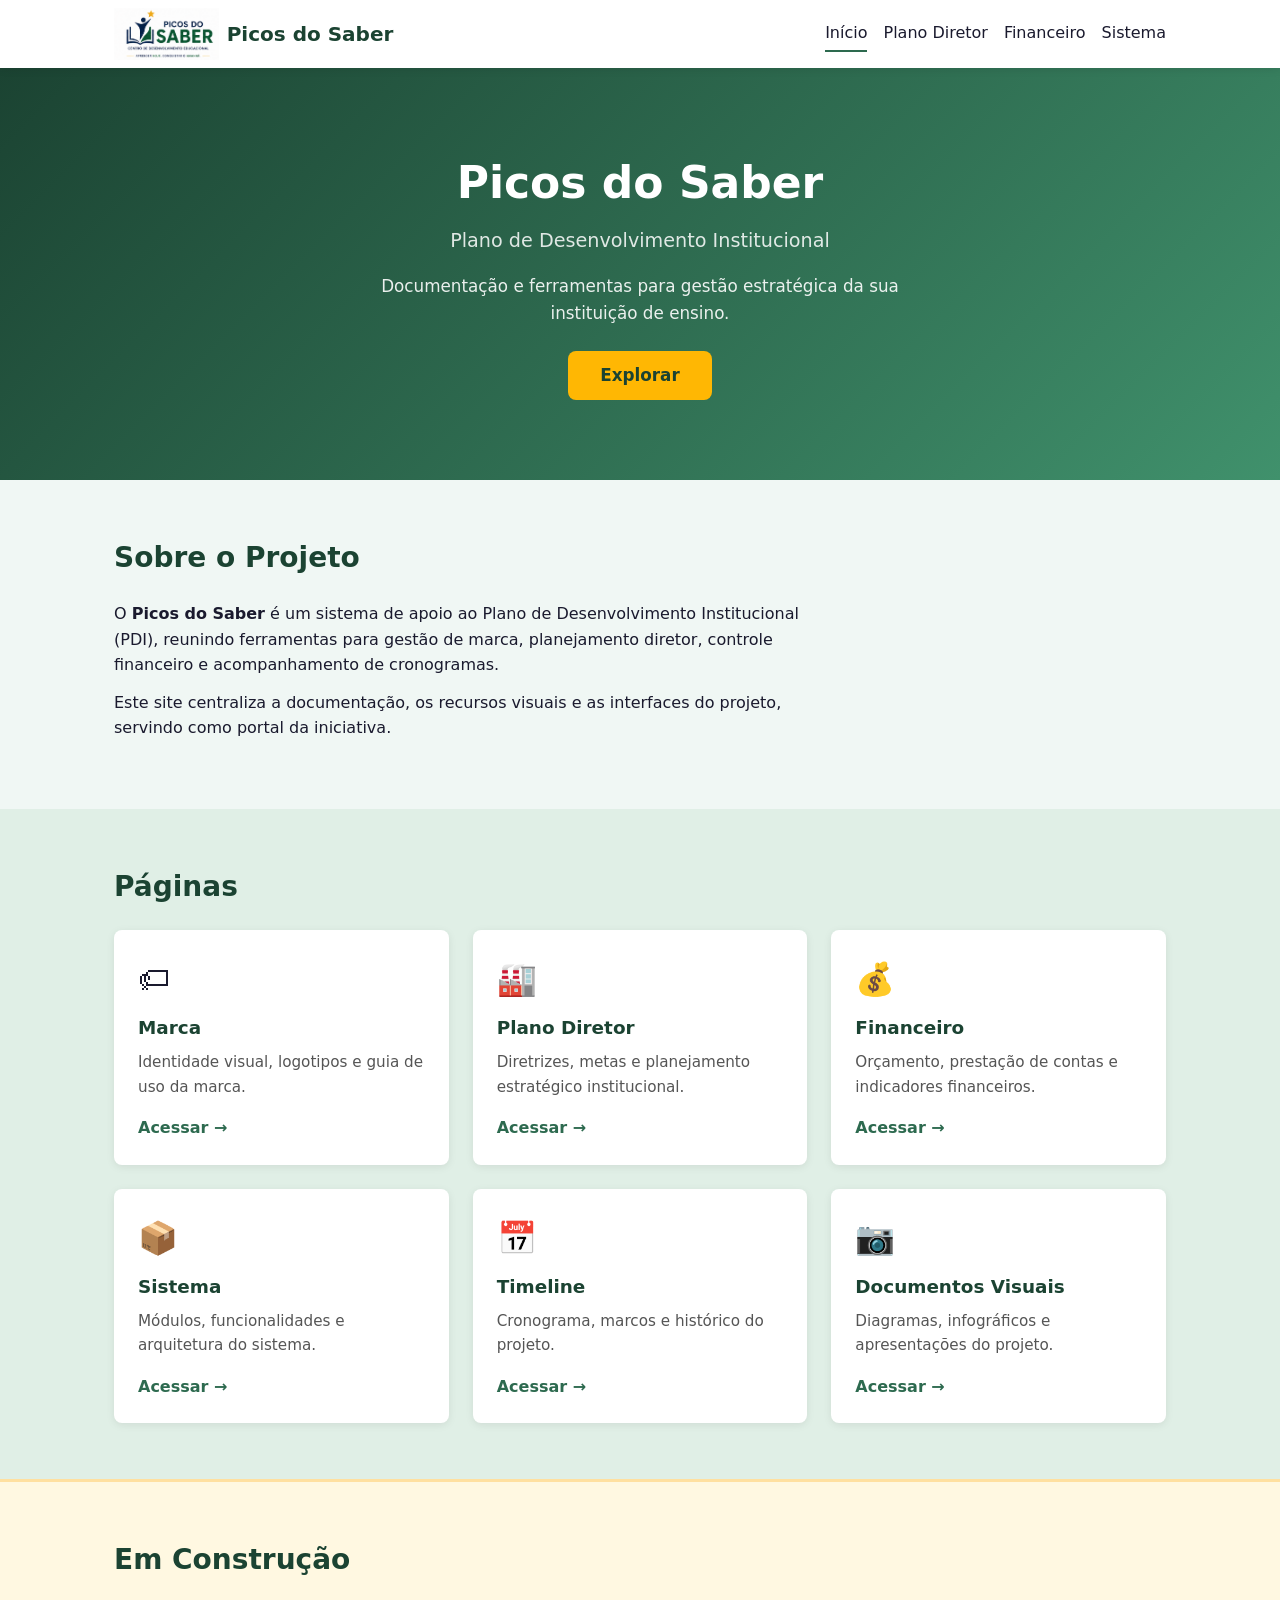
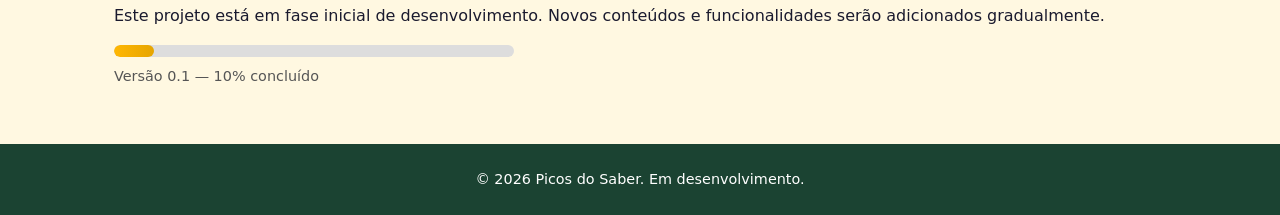
==== index.html @ 7113a884 "v0.3 - sistema, timeline, documentos visuais + logo maior no header" ====
<!DOCTYPE html>
<html lang="pt-BR">
<head>
  <meta charset="UTF-8">
  <meta name="viewport" content="width=device-width, initial-scale=1.0">
  <title>Picos do Saber</title>
  <link rel="stylesheet" href="assets/css/style.css">
</head>
<body>
  <header class="header">
    <div class="container header__inner">
      <div class="logo">
        <img src="assets/img/logo-picos-do-saber.png" alt="Picos do Saber">
        <span class="logo__text">Picos do Saber</span>
      </div>
      <nav class="nav" aria-label="Navegação principal">
        <a class="nav__link nav__link--active" href="index.html">Início</a>
        <a class="nav__link" href="pages/plano-diretor.html">Plano Diretor</a>
        <a class="nav__link" href="pages/financeiro.html">Financeiro</a>
        <a class="nav__link" href="pages/sistema.html">Sistema</a>
      </nav>
    </div>
  </header>

  <main>
    <section class="hero">
      <div class="container hero__inner">
        <h1 class="hero__title">Picos do Saber</h1>
        <p class="hero__subtitle">Plano de Desenvolvimento Institucional</p>
        <p class="hero__description">
          Documentação e ferramentas para gestão estratégica da sua instituição de ensino.
        </p>
        <a class="hero__cta" href="#paginas">Explorar</a>
      </div>
    </section>

    <section id="sobre" class="section">
      <div class="container">
        <h2 class="section__title">Sobre o Projeto</h2>
        <div class="section__body">
          <p>
            O <strong>Picos do Saber</strong> é um sistema de apoio ao Plano de Desenvolvimento
            Institucional (PDI), reunindo ferramentas para gestão de marca, planejamento diretor,
            controle financeiro e acompanhamento de cronogramas.
          </p>
          <p>
            Este site centraliza a documentação, os recursos visuais e as interfaces do projeto,
            servindo como portal da iniciativa.
          </p>
        </div>
      </div>
    </section>

    <section id="paginas" class="section section--dark">
      <div class="container">
        <h2 class="section__title">Páginas</h2>
        <div class="cards">
          <article class="card">
            <div class="card__icon">&#x1F3F7;</div>
            <h3 class="card__title">Marca</h3>
            <p class="card__text">Identidade visual, logotipos e guia de uso da marca.</p>
            <a class="card__link" href="pages/marca.html">Acessar &rarr;</a>
          </article>
          <article class="card">
            <div class="card__icon">&#x1F3ED;</div>
            <h3 class="card__title">Plano Diretor</h3>
            <p class="card__text">Diretrizes, metas e planejamento estratégico institucional.</p>
            <a class="card__link" href="pages/plano-diretor.html">Acessar &rarr;</a>
          </article>
          <article class="card">
            <div class="card__icon">&#x1F4B0;</div>
            <h3 class="card__title">Financeiro</h3>
            <p class="card__text">Orçamento, prestação de contas e indicadores financeiros.</p>
            <a class="card__link" href="pages/financeiro.html">Acessar &rarr;</a>
          </article>
          <article class="card">
            <div class="card__icon">&#x1F4E6;</div>
            <h3 class="card__title">Sistema</h3>
            <p class="card__text">Módulos, funcionalidades e arquitetura do sistema.</p>
            <a class="card__link" href="pages/sistema.html">Acessar &rarr;</a>
          </article>
          <article class="card">
            <div class="card__icon">&#x1F4C5;</div>
            <h3 class="card__title">Timeline</h3>
            <p class="card__text">Cronograma, marcos e histórico do projeto.</p>
            <a class="card__link" href="pages/timeline.html">Acessar &rarr;</a>
          </article>
          <article class="card">
            <div class="card__icon">&#x1F4F7;</div>
            <h3 class="card__title">Documentos Visuais</h3>
            <p class="card__text">Diagramas, infográficos e apresentações do projeto.</p>
            <a class="card__link" href="pages/documentos-visuais.html">Acessar &rarr;</a>
          </article>
        </div>
      </div>
    </section>

    <section class="section section--warning">
      <div class="container">
        <h2 class="section__title">Em Construção</h2>
        <div class="construction">
          <p class="construction__text">
            Este projeto está em fase inicial de desenvolvimento. Novos conteúdos e funcionalidades
            serão adicionados gradualmente.
          </p>
          <div class="construction__bar">
            <span class="construction__progress" style="width: 10%;"></span>
          </div>
          <p class="construction__label">Versão 0.1 &mdash; 10% concluído</p>
        </div>
      </div>
    </section>
  </main>

  <footer class="footer">
    <div class="container footer__inner">
      <p>&copy; 2026 Picos do Saber. Em desenvolvimento.</p>
    </div>
  </footer>
</body>
</html>
---- assets/css/style.css ----
*,
*::before,
*::after {
  box-sizing: border-box;
  margin: 0;
  padding: 0;
}

:root {
  --color-primary: #2d6a4f;
  --color-primary-light: #40916c;
  --color-primary-dark: #1b4332;
  --color-accent: #ffb703;
  --color-bg: #f0f7f4;
  --color-bg-dark: #e0efe6;
  --color-warning-bg: #fff8e1;
  --color-warning-border: #ffe0a0;
  --color-text: #1a1a2e;
  --color-text-light: #555;
  --color-white: #fff;
  --font-base: 'Segoe UI', system-ui, -apple-system, sans-serif;
  --max-width: 1100px;
  --radius: 8px;
  --shadow: 0 2px 8px rgba(0,0,0,.08);
}

html {
  scroll-behavior: smooth;
}

body {
  font-family: var(--font-base);
  color: var(--color-text);
  background: var(--color-bg);
  line-height: 1.6;
}

.container {
  width: 100%;
  max-width: var(--max-width);
  margin: 0 auto;
  padding: 0 1.5rem;
}

/* Header */
.header {
  background: var(--color-white);
  box-shadow: var(--shadow);
  position: sticky;
  top: 0;
  z-index: 100;
}

.header__inner {
  display: flex;
  align-items: center;
  justify-content: space-between;
  padding-top: 0.5rem;
  padding-bottom: 0.5rem;
}

.logo {
  display: flex;
  align-items: center;
  gap: 0.5rem;
  font-size: 1.25rem;
  font-weight: 700;
  color: var(--color-primary-dark);
}

.logo img {
  height: 52px;
  width: auto;
}

.logo__icon {
  font-size: 1.5rem;
}

.nav {
  display: flex;
  gap: 1rem;
}

.nav__link {
  text-decoration: none;
  color: var(--color-text);
  font-weight: 500;
  padding: 0.25rem 0;
  border-bottom: 2px solid transparent;
  transition: border-color 0.2s;
}

.nav__link:hover,
.nav__link--active {
  border-bottom-color: var(--color-primary);
}

/* Hero */
.hero {
  background: linear-gradient(135deg, var(--color-primary-dark), var(--color-primary-light));
  color: var(--color-white);
  text-align: center;
  padding: 5rem 1.5rem;
}

.hero__title {
  font-size: 2.75rem;
  margin-bottom: 0.5rem;
}

.hero__subtitle {
  font-size: 1.2rem;
  opacity: 0.85;
  margin-bottom: 1rem;
}

.hero__description {
  font-size: 1.05rem;
  max-width: 600px;
  margin: 0 auto 1.5rem;
  opacity: 0.9;
}

.hero__cta {
  display: inline-block;
  background: var(--color-accent);
  color: var(--color-primary-dark);
  padding: 0.7rem 2rem;
  border-radius: var(--radius);
  font-weight: 700;
  text-decoration: none;
  font-size: 1.05rem;
  transition: background 0.2s, transform 0.2s;
}

.hero__cta:hover {
  background: #e6a500;
  transform: translateY(-2px);
}

/* Sections */
.section {
  padding: 3.5rem 1.5rem;
}

.section--dark {
  background: var(--color-bg-dark);
}

.section--warning {
  background: var(--color-warning-bg);
  border-top: 3px solid var(--color-warning-border);
}

.section__title {
  font-size: 1.75rem;
  color: var(--color-primary-dark);
  margin-bottom: 1.25rem;
}

.section__body p {
  margin-bottom: 0.75rem;
  max-width: 720px;
}

/* Cards */
.cards {
  display: grid;
  grid-template-columns: repeat(auto-fill, minmax(280px, 1fr));
  gap: 1.5rem;
}

.card {
  background: var(--color-white);
  border-radius: var(--radius);
  padding: 1.5rem;
  box-shadow: var(--shadow);
  transition: transform 0.2s, box-shadow 0.2s;
}

.card:hover {
  transform: translateY(-4px);
  box-shadow: 0 6px 20px rgba(0,0,0,.12);
}

.card__icon {
  font-size: 2rem;
  margin-bottom: 0.5rem;
}

.card__title {
  font-size: 1.15rem;
  color: var(--color-primary-dark);
  margin-bottom: 0.5rem;
}

.card__text {
  font-size: 0.95rem;
  color: var(--color-text-light);
  margin-bottom: 1rem;
}

.card__link {
  color: var(--color-primary);
  font-weight: 600;
  text-decoration: none;
}

.card__link:hover {
  text-decoration: underline;
}

/* Construction */
.construction__text {
  margin-bottom: 1rem;
}

.construction__bar {
  width: 100%;
  max-width: 400px;
  height: 12px;
  background: #ddd;
  border-radius: 6px;
  overflow: hidden;
  margin-bottom: 0.5rem;
}

.construction__progress {
  display: block;
  height: 100%;
  background: linear-gradient(90deg, var(--color-accent), #e6a500);
  border-radius: 6px;
}

.construction__label {
  font-size: 0.9rem;
  color: var(--color-text-light);
}

/* Footer */
.footer {
  background: var(--color-primary-dark);
  color: var(--color-white);
  text-align: center;
  padding: 1.5rem;
  font-size: 0.9rem;
}

@media (max-width: 600px) {
  .hero__title { font-size: 2rem; }
  .header__inner { flex-direction: column; gap: 0.5rem; }
}
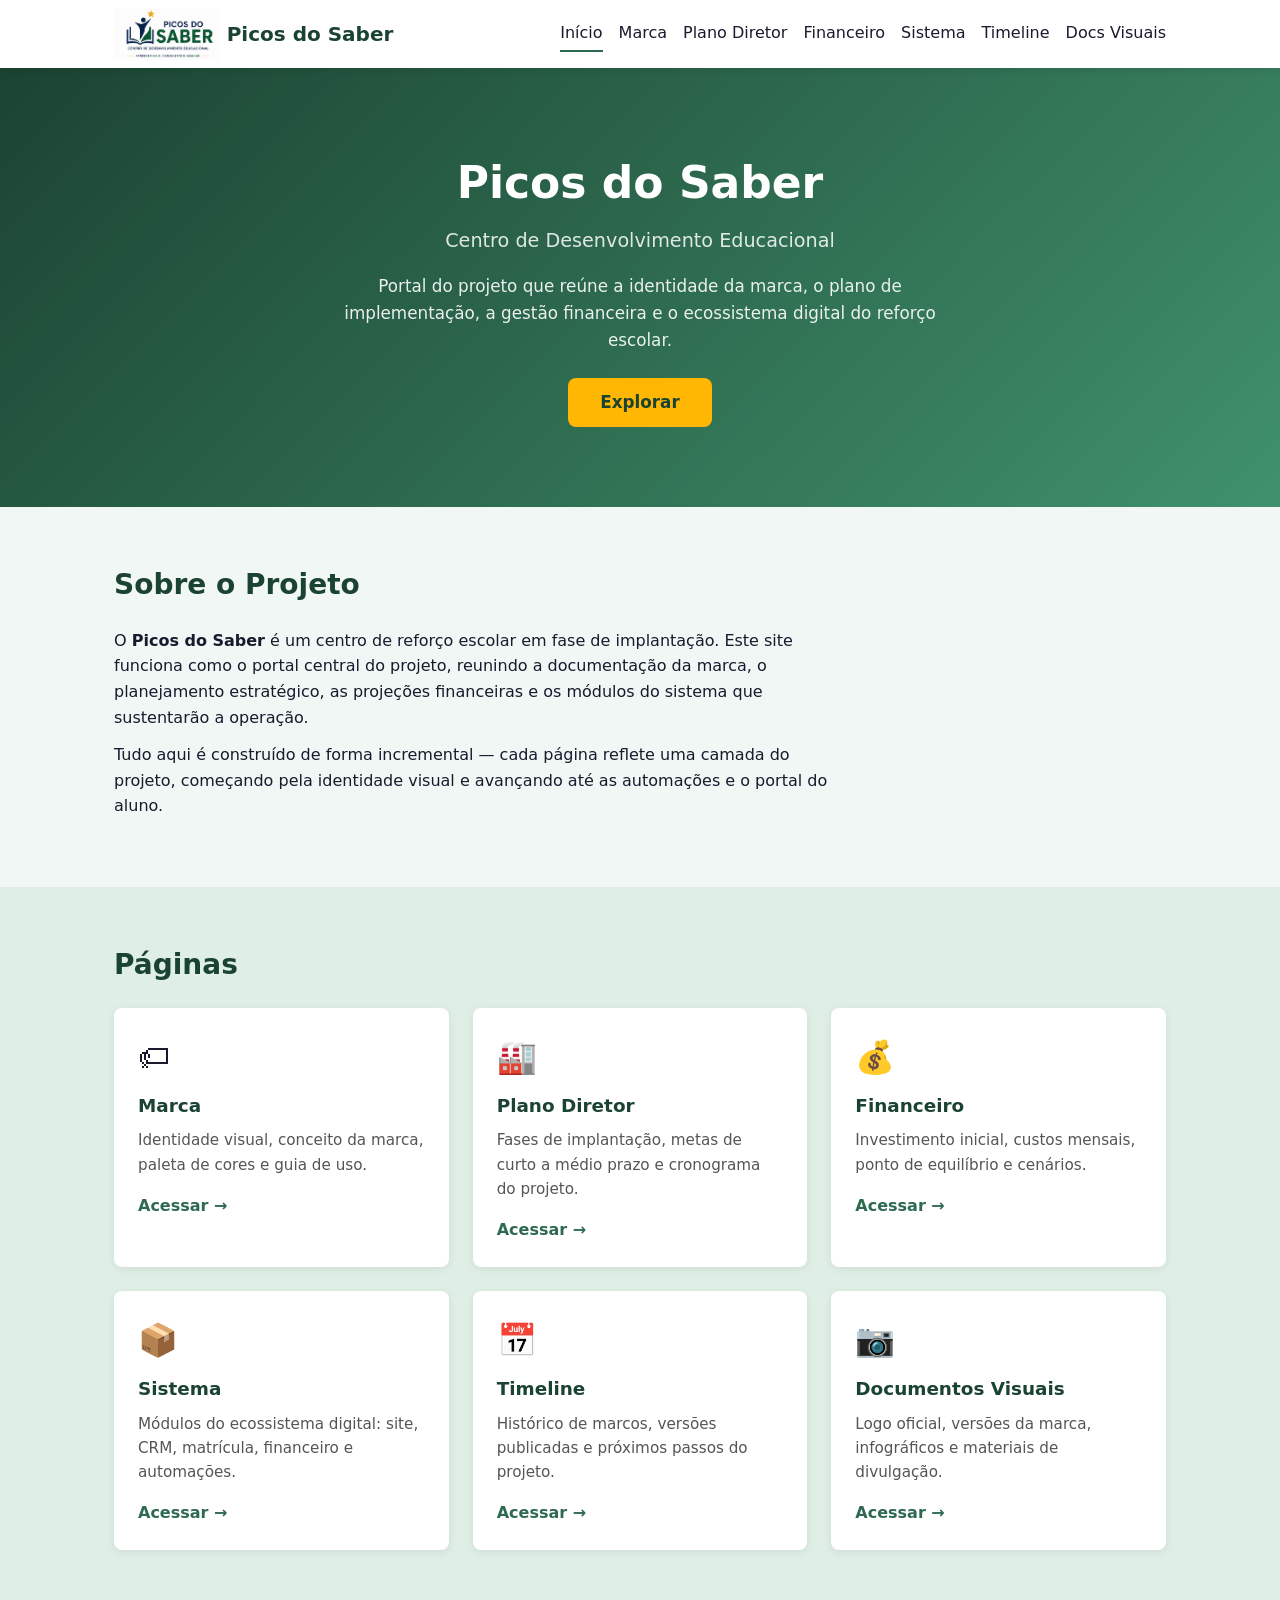
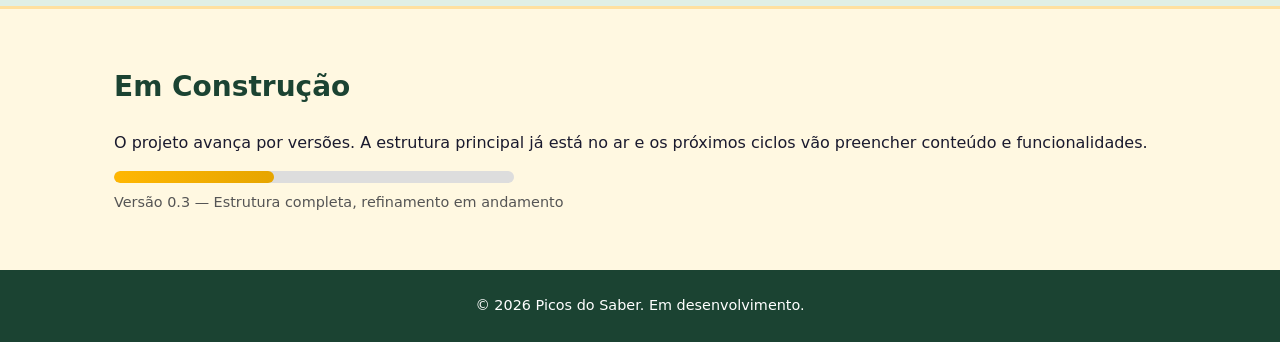
==== commit 2923bcf9: "v0.3.1 - polimento: home revisada, imagens renomeadas, galeria visual" ====
--- a/index.html
+++ b/index.html
@@ -15,9 +15,12 @@
       </div>
       <nav class="nav" aria-label="Navegação principal">
         <a class="nav__link nav__link--active" href="index.html">Início</a>
+        <a class="nav__link" href="pages/marca.html">Marca</a>
         <a class="nav__link" href="pages/plano-diretor.html">Plano Diretor</a>
         <a class="nav__link" href="pages/financeiro.html">Financeiro</a>
         <a class="nav__link" href="pages/sistema.html">Sistema</a>
+        <a class="nav__link" href="pages/timeline.html">Timeline</a>
+        <a class="nav__link" href="pages/documentos-visuais.html">Docs Visuais</a>
       </nav>
     </div>
   </header>
@@ -26,9 +29,10 @@
     <section class="hero">
       <div class="container hero__inner">
         <h1 class="hero__title">Picos do Saber</h1>
-        <p class="hero__subtitle">Plano de Desenvolvimento Institucional</p>
+        <p class="hero__subtitle">Centro de Desenvolvimento Educacional</p>
         <p class="hero__description">
-          Documentação e ferramentas para gestão estratégica da sua instituição de ensino.
+          Portal do projeto que reúne a identidade da marca, o plano de implementação,
+          a gestão financeira e o ecossistema digital do reforço escolar.
         </p>
         <a class="hero__cta" href="#paginas">Explorar</a>
       </div>
@@ -39,13 +43,15 @@
         <h2 class="section__title">Sobre o Projeto</h2>
         <div class="section__body">
           <p>
-            O <strong>Picos do Saber</strong> é um sistema de apoio ao Plano de Desenvolvimento
-            Institucional (PDI), reunindo ferramentas para gestão de marca, planejamento diretor,
-            controle financeiro e acompanhamento de cronogramas.
+            O <strong>Picos do Saber</strong> é um centro de reforço escolar em fase de
+            implantação. Este site funciona como o portal central do projeto, reunindo a
+            documentação da marca, o planejamento estratégico, as projeções financeiras
+            e os módulos do sistema que sustentarão a operação.
           </p>
           <p>
-            Este site centraliza a documentação, os recursos visuais e as interfaces do projeto,
-            servindo como portal da iniciativa.
+            Tudo aqui é construído de forma incremental &mdash; cada página reflete uma
+            camada do projeto, começando pela identidade visual e avançando até as
+            automações e o portal do aluno.
           </p>
         </div>
       </div>
@@ -58,37 +64,37 @@
           <article class="card">
             <div class="card__icon">&#x1F3F7;</div>
             <h3 class="card__title">Marca</h3>
-            <p class="card__text">Identidade visual, logotipos e guia de uso da marca.</p>
+            <p class="card__text">Identidade visual, conceito da marca, paleta de cores e guia de uso.</p>
             <a class="card__link" href="pages/marca.html">Acessar &rarr;</a>
           </article>
           <article class="card">
             <div class="card__icon">&#x1F3ED;</div>
             <h3 class="card__title">Plano Diretor</h3>
-            <p class="card__text">Diretrizes, metas e planejamento estratégico institucional.</p>
+            <p class="card__text">Fases de implantação, metas de curto a médio prazo e cronograma do projeto.</p>
             <a class="card__link" href="pages/plano-diretor.html">Acessar &rarr;</a>
           </article>
           <article class="card">
             <div class="card__icon">&#x1F4B0;</div>
             <h3 class="card__title">Financeiro</h3>
-            <p class="card__text">Orçamento, prestação de contas e indicadores financeiros.</p>
+            <p class="card__text">Investimento inicial, custos mensais, ponto de equilíbrio e cenários.</p>
             <a class="card__link" href="pages/financeiro.html">Acessar &rarr;</a>
           </article>
           <article class="card">
             <div class="card__icon">&#x1F4E6;</div>
             <h3 class="card__title">Sistema</h3>
-            <p class="card__text">Módulos, funcionalidades e arquitetura do sistema.</p>
+            <p class="card__text">Módulos do ecossistema digital: site, CRM, matrícula, financeiro e automações.</p>
             <a class="card__link" href="pages/sistema.html">Acessar &rarr;</a>
           </article>
           <article class="card">
             <div class="card__icon">&#x1F4C5;</div>
             <h3 class="card__title">Timeline</h3>
-            <p class="card__text">Cronograma, marcos e histórico do projeto.</p>
+            <p class="card__text">Histórico de marcos, versões publicadas e próximos passos do projeto.</p>
             <a class="card__link" href="pages/timeline.html">Acessar &rarr;</a>
           </article>
           <article class="card">
             <div class="card__icon">&#x1F4F7;</div>
             <h3 class="card__title">Documentos Visuais</h3>
-            <p class="card__text">Diagramas, infográficos e apresentações do projeto.</p>
+            <p class="card__text">Logo oficial, versões da marca, infográficos e materiais de divulgação.</p>
             <a class="card__link" href="pages/documentos-visuais.html">Acessar &rarr;</a>
           </article>
         </div>
@@ -100,13 +106,13 @@
         <h2 class="section__title">Em Construção</h2>
         <div class="construction">
           <p class="construction__text">
-            Este projeto está em fase inicial de desenvolvimento. Novos conteúdos e funcionalidades
-            serão adicionados gradualmente.
+            O projeto avança por versões. A estrutura principal já está no ar e os
+            próximos ciclos vão preencher conteúdo e funcionalidades.
           </p>
           <div class="construction__bar">
-            <span class="construction__progress" style="width: 10%;"></span>
+            <span class="construction__progress" style="width: 40%;"></span>
           </div>
-          <p class="construction__label">Versão 0.1 &mdash; 10% concluído</p>
+          <p class="construction__label">Versão 0.3 &mdash; Estrutura completa, refinamento em andamento</p>
         </div>
       </div>
     </section>
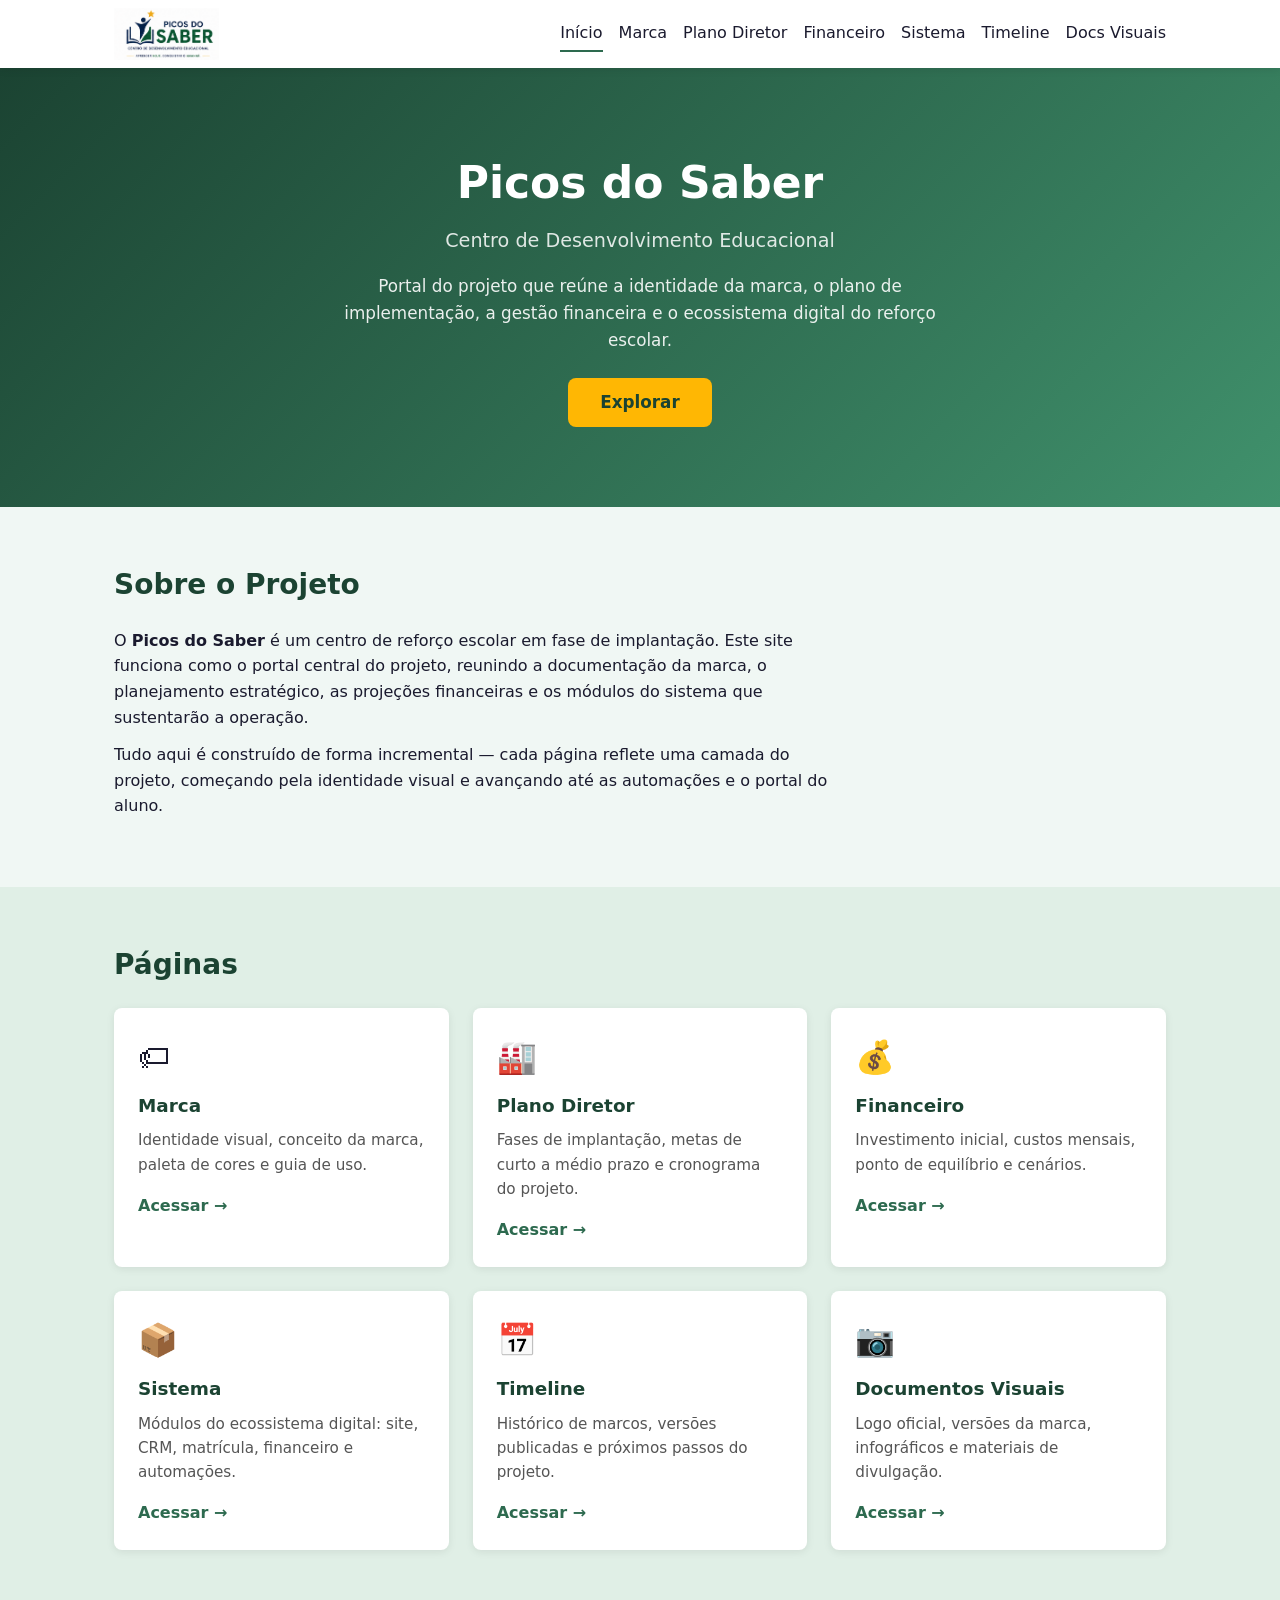
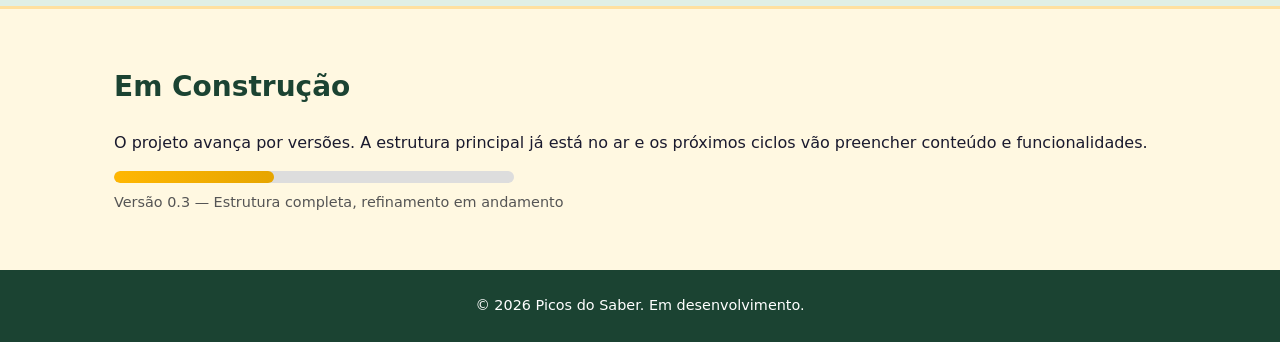
==== commit 86f1e78d: "remove texto redundante Picos do Saber ao lado da logo no header" ====
--- a/index.html
+++ b/index.html
@@ -11,7 +11,7 @@
     <div class="container header__inner">
       <div class="logo">
         <img src="assets/img/logo-picos-do-saber.png" alt="Picos do Saber">
-        <span class="logo__text">Picos do Saber</span>
+        
       </div>
       <nav class="nav" aria-label="Navegação principal">
         <a class="nav__link nav__link--active" href="index.html">Início</a>
--- a/assets/css/style.css
+++ b/assets/css/style.css
@@ -73,9 +73,7 @@
   width: auto;
 }
 
-.logo__icon {
-  font-size: 1.5rem;
-}
+
 
 .nav {
   display: flex;
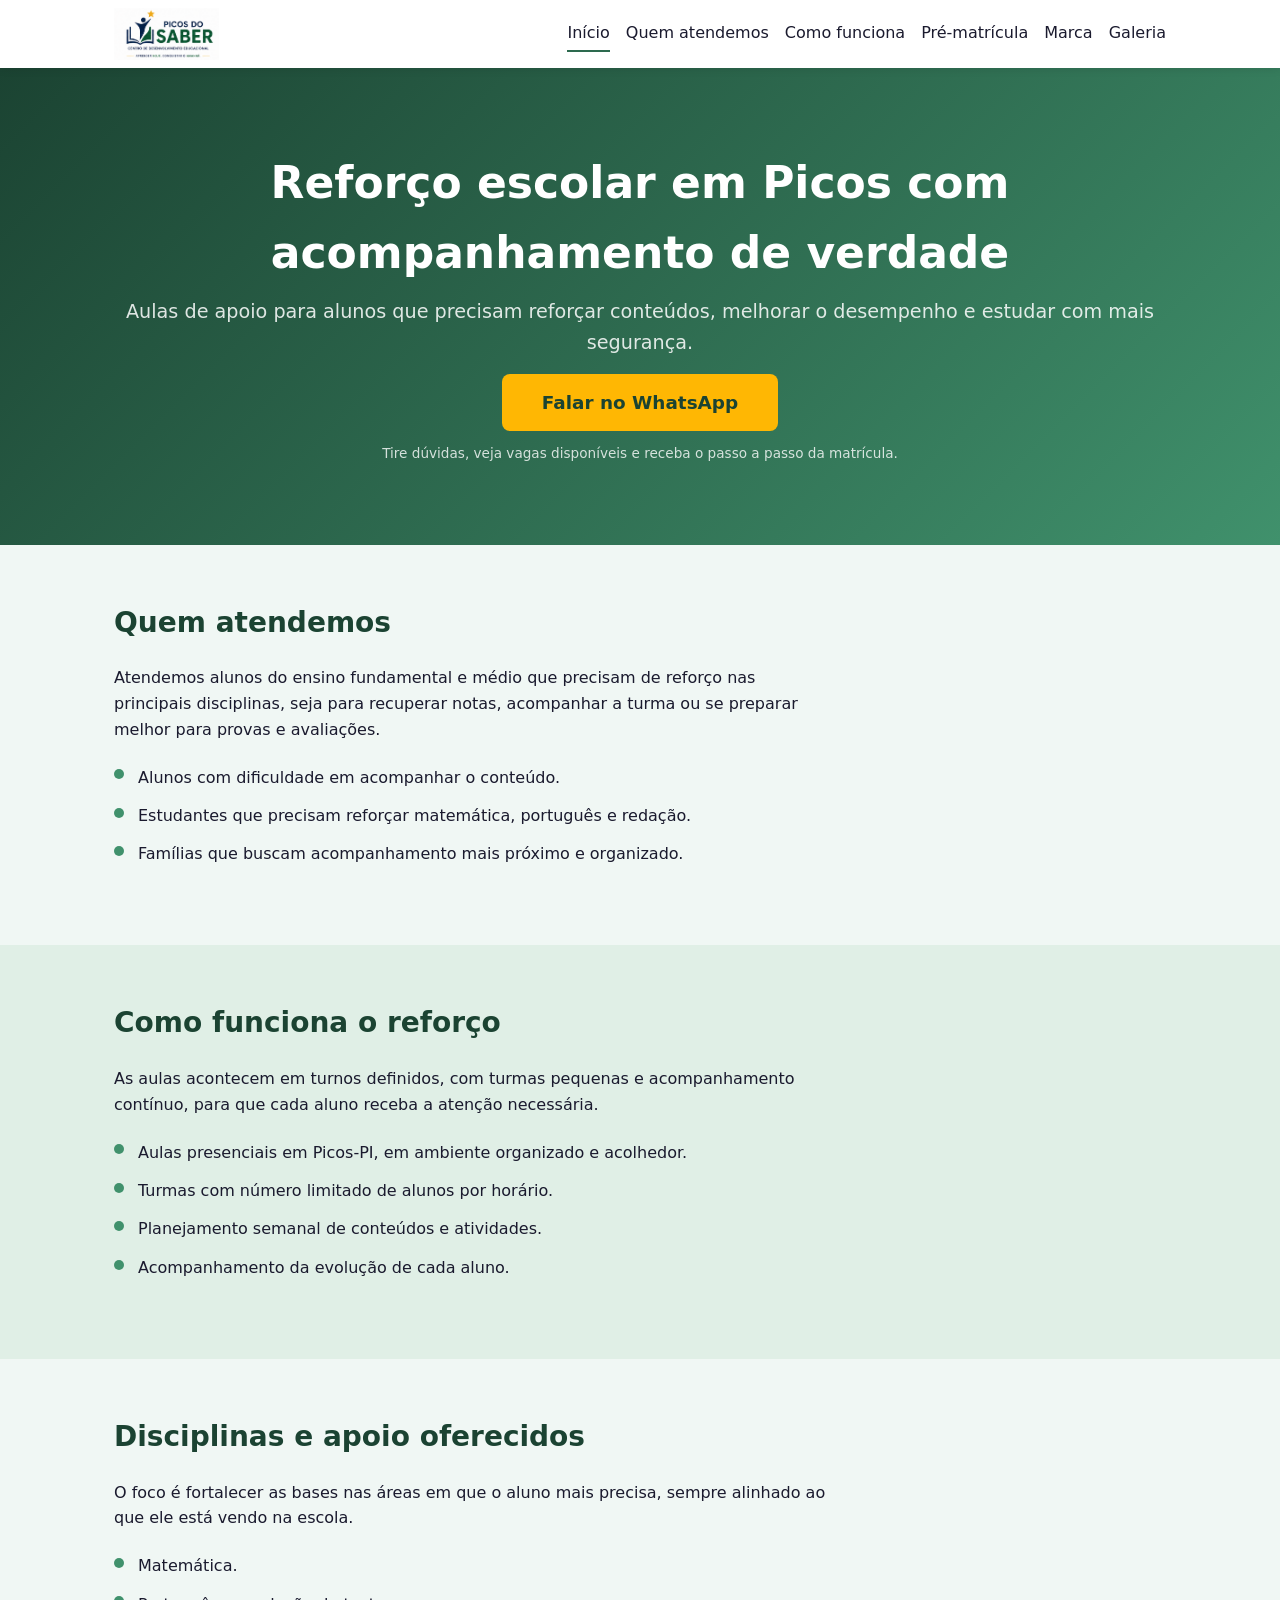
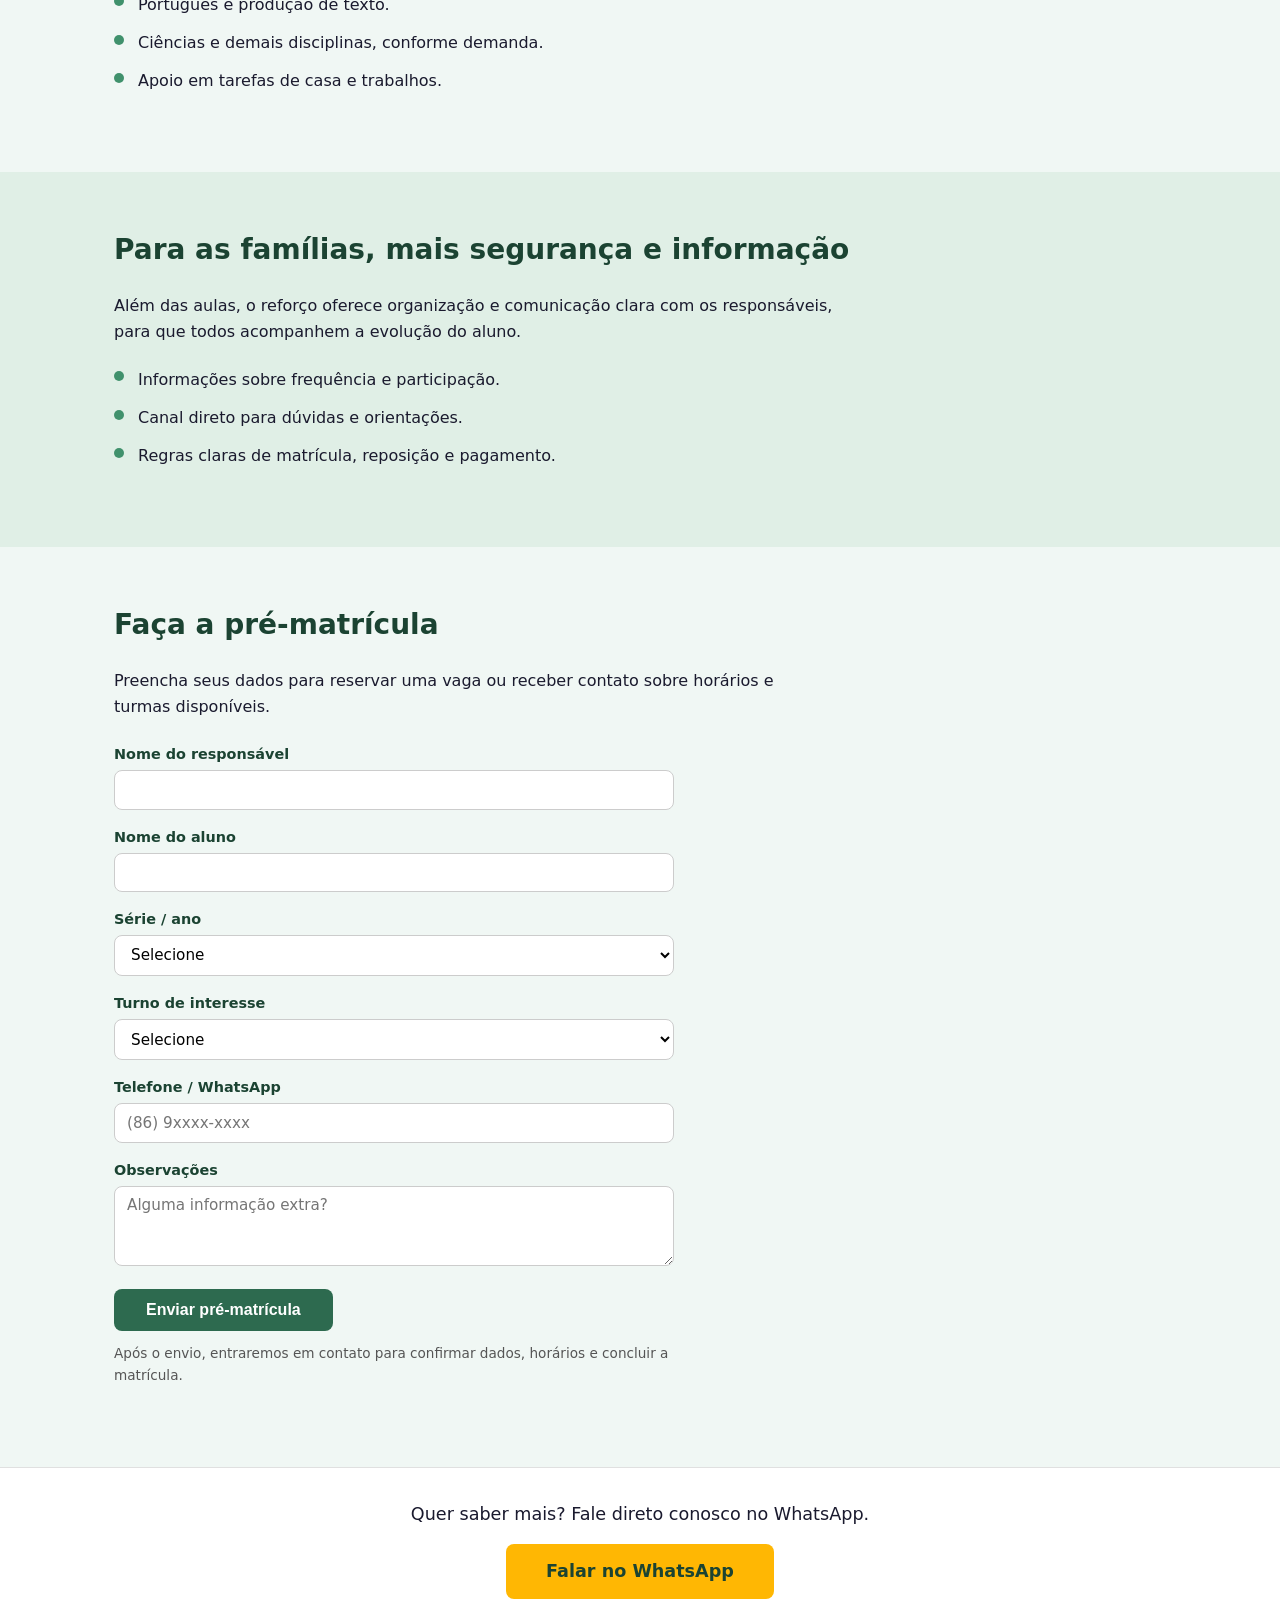
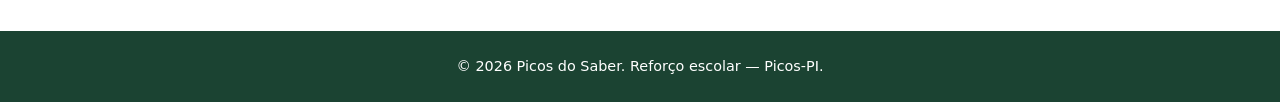
==== commit de258e65: "v0.4 - home focada em conversao: hero, quem atendemos, como funciona, pre-matricula" ====
--- a/index.html
+++ b/index.html
@@ -3,125 +3,285 @@
 <head>
   <meta charset="UTF-8">
   <meta name="viewport" content="width=device-width, initial-scale=1.0">
-  <title>Picos do Saber</title>
+  <title>Picos do Saber — Reforço Escolar em Picos-PI</title>
   <link rel="stylesheet" href="assets/css/style.css">
+  <style>
+    .hero--home .hero__cta {
+      font-size: 1.15rem;
+      padding: 0.85rem 2.5rem;
+    }
+    .hero--home .hero__small {
+      font-size: 0.85rem;
+      opacity: 0.8;
+      margin-top: 0.75rem;
+    }
+    .checklist {
+      list-style: none;
+      padding: 0;
+      margin: 1rem 0;
+    }
+    .checklist li {
+      padding: 0.4rem 0 0.4rem 1.5rem;
+      position: relative;
+    }
+    .checklist li::before {
+      content: '';
+      position: absolute;
+      left: 0;
+      top: 0.7rem;
+      width: 10px;
+      height: 10px;
+      border-radius: 50%;
+      background: var(--color-primary-light);
+    }
+    .form {
+      max-width: 560px;
+      margin: 1.5rem 0;
+    }
+    .form__group {
+      margin-bottom: 1rem;
+    }
+    .form__label {
+      display: block;
+      font-weight: 600;
+      font-size: 0.9rem;
+      color: var(--color-primary-dark);
+      margin-bottom: 0.25rem;
+    }
+    .form__input,
+    .form__select,
+    .form__textarea {
+      width: 100%;
+      padding: 0.6rem 0.75rem;
+      border: 1px solid #ccc;
+      border-radius: var(--radius);
+      font-family: var(--font-base);
+      font-size: 0.95rem;
+      background: var(--color-white);
+    }
+    .form__input:focus,
+    .form__select:focus,
+    .form__textarea:focus {
+      outline: none;
+      border-color: var(--color-primary);
+      box-shadow: 0 0 0 3px rgba(45,106,79,0.15);
+    }
+    .form__textarea {
+      min-height: 80px;
+      resize: vertical;
+    }
+    .form__submit {
+      background: var(--color-primary);
+      color: var(--color-white);
+      border: none;
+      padding: 0.75rem 2rem;
+      border-radius: var(--radius);
+      font-size: 1rem;
+      font-weight: 700;
+      cursor: pointer;
+      transition: background 0.2s;
+    }
+    .form__submit:hover {
+      background: var(--color-primary-dark);
+    }
+    .form__footnote {
+      font-size: 0.85rem;
+      color: var(--color-text-light);
+      margin-top: 0.75rem;
+    }
+    .section--hero-cta {
+      background: var(--color-white);
+      text-align: center;
+      padding: 2rem 1.5rem;
+      border-top: 1px solid #e0e0e0;
+    }
+    .section--hero-cta .hero__cta {
+      font-size: 1.1rem;
+      padding: 0.85rem 2.5rem;
+    }
+    .whatsapp-link {
+      display: inline-flex;
+      align-items: center;
+      gap: 0.4rem;
+    }
+  </style>
 </head>
 <body>
   <header class="header">
     <div class="container header__inner">
       <div class="logo">
         <img src="assets/img/logo-picos-do-saber.png" alt="Picos do Saber">
-        
       </div>
       <nav class="nav" aria-label="Navegação principal">
         <a class="nav__link nav__link--active" href="index.html">Início</a>
+        <a class="nav__link" href="#quem-atendemos">Quem atendemos</a>
+        <a class="nav__link" href="#como-funciona">Como funciona</a>
+        <a class="nav__link" href="#pre-matricula">Pré-matrícula</a>
         <a class="nav__link" href="pages/marca.html">Marca</a>
-        <a class="nav__link" href="pages/plano-diretor.html">Plano Diretor</a>
-        <a class="nav__link" href="pages/financeiro.html">Financeiro</a>
-        <a class="nav__link" href="pages/sistema.html">Sistema</a>
-        <a class="nav__link" href="pages/timeline.html">Timeline</a>
-        <a class="nav__link" href="pages/documentos-visuais.html">Docs Visuais</a>
+        <a class="nav__link" href="pages/documentos-visuais.html">Galeria</a>
       </nav>
+      <button class="nav__toggle">&#x2630;</button>
     </div>
   </header>
 
   <main>
-    <section class="hero">
+    <section class="hero hero--home">
       <div class="container hero__inner">
-        <h1 class="hero__title">Picos do Saber</h1>
-        <p class="hero__subtitle">Centro de Desenvolvimento Educacional</p>
-        <p class="hero__description">
-          Portal do projeto que reúne a identidade da marca, o plano de implementação,
-          a gestão financeira e o ecossistema digital do reforço escolar.
+        <h1 class="hero__title">Reforço escolar em Picos com acompanhamento de verdade</h1>
+        <p class="hero__subtitle">
+          Aulas de apoio para alunos que precisam reforçar conteúdos, melhorar o desempenho e estudar com mais segurança.
         </p>
-        <a class="hero__cta" href="#paginas">Explorar</a>
-      </div>
-    </section>
-
-    <section id="sobre" class="section">
-      <div class="container">
-        <h2 class="section__title">Sobre o Projeto</h2>
-        <div class="section__body">
-          <p>
-            O <strong>Picos do Saber</strong> é um centro de reforço escolar em fase de
-            implantação. Este site funciona como o portal central do projeto, reunindo a
-            documentação da marca, o planejamento estratégico, as projeções financeiras
-            e os módulos do sistema que sustentarão a operação.
-          </p>
-          <p>
-            Tudo aqui é construído de forma incremental &mdash; cada página reflete uma
-            camada do projeto, começando pela identidade visual e avançando até as
-            automações e o portal do aluno.
-          </p>
-        </div>
-      </div>
-    </section>
-
-    <section id="paginas" class="section section--dark">
-      <div class="container">
-        <h2 class="section__title">Páginas</h2>
-        <div class="cards">
-          <article class="card">
-            <div class="card__icon">&#x1F3F7;</div>
-            <h3 class="card__title">Marca</h3>
-            <p class="card__text">Identidade visual, conceito da marca, paleta de cores e guia de uso.</p>
-            <a class="card__link" href="pages/marca.html">Acessar &rarr;</a>
-          </article>
-          <article class="card">
-            <div class="card__icon">&#x1F3ED;</div>
-            <h3 class="card__title">Plano Diretor</h3>
-            <p class="card__text">Fases de implantação, metas de curto a médio prazo e cronograma do projeto.</p>
-            <a class="card__link" href="pages/plano-diretor.html">Acessar &rarr;</a>
-          </article>
-          <article class="card">
-            <div class="card__icon">&#x1F4B0;</div>
-            <h3 class="card__title">Financeiro</h3>
-            <p class="card__text">Investimento inicial, custos mensais, ponto de equilíbrio e cenários.</p>
-            <a class="card__link" href="pages/financeiro.html">Acessar &rarr;</a>
-          </article>
-          <article class="card">
-            <div class="card__icon">&#x1F4E6;</div>
-            <h3 class="card__title">Sistema</h3>
-            <p class="card__text">Módulos do ecossistema digital: site, CRM, matrícula, financeiro e automações.</p>
-            <a class="card__link" href="pages/sistema.html">Acessar &rarr;</a>
-          </article>
-          <article class="card">
-            <div class="card__icon">&#x1F4C5;</div>
-            <h3 class="card__title">Timeline</h3>
-            <p class="card__text">Histórico de marcos, versões publicadas e próximos passos do projeto.</p>
-            <a class="card__link" href="pages/timeline.html">Acessar &rarr;</a>
-          </article>
-          <article class="card">
-            <div class="card__icon">&#x1F4F7;</div>
-            <h3 class="card__title">Documentos Visuais</h3>
-            <p class="card__text">Logo oficial, versões da marca, infográficos e materiais de divulgação.</p>
-            <a class="card__link" href="pages/documentos-visuais.html">Acessar &rarr;</a>
-          </article>
-        </div>
-      </div>
-    </section>
-
-    <section class="section section--warning">
-      <div class="container">
-        <h2 class="section__title">Em Construção</h2>
-        <div class="construction">
-          <p class="construction__text">
-            O projeto avança por versões. A estrutura principal já está no ar e os
-            próximos ciclos vão preencher conteúdo e funcionalidades.
-          </p>
-          <div class="construction__bar">
-            <span class="construction__progress" style="width: 40%;"></span>
-          </div>
-          <p class="construction__label">Versão 0.3 &mdash; Estrutura completa, refinamento em andamento</p>
-        </div>
+        <a class="hero__cta whatsapp-link" href="https://wa.me/5586999999999" target="_blank">Falar no WhatsApp</a>
+        <p class="hero__small">
+          Tire d&uacute;vidas, veja vagas dispon&iacute;veis e receba o passo a passo da matr&iacute;cula.
+        </p>
+      </div>
+    </section>
+
+    <section id="quem-atendemos" class="section">
+      <div class="container">
+        <h2 class="section__title">Quem atendemos</h2>
+        <div class="section__body">
+          <p>
+            Atendemos alunos do ensino fundamental e m&eacute;dio que precisam de refor&ccedil;o
+            nas principais disciplinas, seja para recuperar notas, acompanhar a turma ou se
+            preparar melhor para provas e avalia&ccedil;&otilde;es.
+          </p>
+          <ul class="checklist">
+            <li>Alunos com dificuldade em acompanhar o conte&uacute;do.</li>
+            <li>Estudantes que precisam refor&ccedil;ar matem&aacute;tica, portugu&ecirc;s e reda&ccedil;&atilde;o.</li>
+            <li>Fam&iacute;lias que buscam acompanhamento mais pr&oacute;ximo e organizado.</li>
+          </ul>
+        </div>
+      </div>
+    </section>
+
+    <section id="como-funciona" class="section section--dark">
+      <div class="container">
+        <h2 class="section__title">Como funciona o refor&ccedil;o</h2>
+        <div class="section__body">
+          <p>
+            As aulas acontecem em turnos definidos, com turmas pequenas e acompanhamento
+            cont&iacute;nuo, para que cada aluno receba a aten&ccedil;&atilde;o necess&aacute;ria.
+          </p>
+          <ul class="checklist">
+            <li>Aulas presenciais em Picos-PI, em ambiente organizado e acolhedor.</li>
+            <li>Turmas com n&uacute;mero limitado de alunos por hor&aacute;rio.</li>
+            <li>Planejamento semanal de conte&uacute;dos e atividades.</li>
+            <li>Acompanhamento da evolu&ccedil;&atilde;o de cada aluno.</li>
+          </ul>
+        </div>
+      </div>
+    </section>
+
+    <section class="section">
+      <div class="container">
+        <h2 class="section__title">Disciplinas e apoio oferecidos</h2>
+        <div class="section__body">
+          <p>
+            O foco &eacute; fortalecer as bases nas &aacute;reas em que o aluno mais precisa,
+            sempre alinhado ao que ele est&aacute; vendo na escola.
+          </p>
+          <ul class="checklist">
+            <li>Matem&aacute;tica.</li>
+            <li>Portugu&ecirc;s e produ&ccedil;&atilde;o de texto.</li>
+            <li>Ci&ecirc;ncias e demais disciplinas, conforme demanda.</li>
+            <li>Apoio em tarefas de casa e trabalhos.</li>
+          </ul>
+        </div>
+      </div>
+    </section>
+
+    <section class="section section--dark">
+      <div class="container">
+        <h2 class="section__title">Para as fam&iacute;lias, mais seguran&ccedil;a e informa&ccedil;&atilde;o</h2>
+        <div class="section__body">
+          <p>
+            Al&eacute;m das aulas, o refor&ccedil;o oferece organiza&ccedil;&atilde;o e
+            comunica&ccedil;&atilde;o clara com os respons&aacute;veis, para que todos
+            acompanhem a evolu&ccedil;&atilde;o do aluno.
+          </p>
+          <ul class="checklist">
+            <li>Informa&ccedil;&otilde;es sobre frequ&ecirc;ncia e participa&ccedil;&atilde;o.</li>
+            <li>Canal direto para d&uacute;vidas e orienta&ccedil;&otilde;es.</li>
+            <li>Regras claras de matr&iacute;cula, reposi&ccedil;&atilde;o e pagamento.</li>
+          </ul>
+        </div>
+      </div>
+    </section>
+
+    <section id="pre-matricula" class="section">
+      <div class="container">
+        <h2 class="section__title">Fa&ccedil;a a pr&eacute;-matr&iacute;cula</h2>
+        <div class="section__body">
+          <p>
+            Preencha seus dados para reservar uma vaga ou receber contato sobre hor&aacute;rios
+            e turmas dispon&iacute;veis.
+          </p>
+        </div>
+        <form class="form" action="#" method="post">
+          <div class="form__group">
+            <label class="form__label" for="responsavel">Nome do respons&aacute;vel</label>
+            <input class="form__input" type="text" id="responsavel" name="responsavel" required>
+          </div>
+          <div class="form__group">
+            <label class="form__label" for="aluno">Nome do aluno</label>
+            <input class="form__input" type="text" id="aluno" name="aluno" required>
+          </div>
+          <div class="form__group">
+            <label class="form__label" for="serie">S&eacute;rie / ano</label>
+            <select class="form__select" id="serie" name="serie">
+              <option value="">Selecione</option>
+              <option>6&ordm; ano fundamental</option>
+              <option>7&ordm; ano fundamental</option>
+              <option>8&ordm; ano fundamental</option>
+              <option>9&ordm; ano fundamental</option>
+              <option>1&ordm; ano ensino m&eacute;dio</option>
+              <option>2&ordm; ano ensino m&eacute;dio</option>
+              <option>3&ordm; ano ensino m&eacute;dio</option>
+            </select>
+          </div>
+          <div class="form__group">
+            <label class="form__label" for="turno">Turno de interesse</label>
+            <select class="form__select" id="turno" name="turno">
+              <option value="">Selecione</option>
+              <option>Manh&atilde;</option>
+              <option>Tarde</option>
+              <option>Noite</option>
+            </select>
+          </div>
+          <div class="form__group">
+            <label class="form__label" for="telefone">Telefone / WhatsApp</label>
+            <input class="form__input" type="tel" id="telefone" name="telefone" placeholder="(86) 9xxxx-xxxx" required>
+          </div>
+          <div class="form__group">
+            <label class="form__label" for="observacoes">Observa&ccedil;&otilde;es</label>
+            <textarea class="form__textarea" id="observacoes" name="observacoes" placeholder="Alguma informa&ccedil;&atilde;o extra?"></textarea>
+          </div>
+          <button class="form__submit" type="submit">Enviar pr&eacute;-matr&iacute;cula</button>
+          <p class="form__footnote">
+            Ap&oacute;s o envio, entraremos em contato para confirmar dados, hor&aacute;rios
+            e concluir a matr&iacute;cula.
+          </p>
+        </form>
+      </div>
+    </section>
+
+    <section class="section section--hero-cta">
+      <div class="container">
+        <p style="margin-bottom:1rem;font-size:1.1rem;">
+          Quer saber mais? Fale direto conosco no WhatsApp.
+        </p>
+        <a class="hero__cta whatsapp-link" href="https://wa.me/5586999999999" target="_blank">Falar no WhatsApp</a>
       </div>
     </section>
   </main>
 
   <footer class="footer">
     <div class="container footer__inner">
-      <p>&copy; 2026 Picos do Saber. Em desenvolvimento.</p>
+      <p>&copy; 2026 Picos do Saber. Refor&ccedil;o escolar &mdash; Picos-PI.</p>
     </div>
   </footer>
+<script src="assets/js/main.js"></script>
 </body>
 </html>
--- a/assets/css/style.css
+++ b/assets/css/style.css
@@ -80,6 +80,14 @@
   gap: 1rem;
 }
 
+.nav__toggle {
+  display: none;
+  background: none;
+  border: none;
+  cursor: pointer;
+  padding: 0.25rem;
+}
+
 .nav__link {
   text-decoration: none;
   color: var(--color-text);
@@ -245,7 +253,50 @@
   font-size: 0.9rem;
 }
 
+@media (max-width: 768px) {
+  .logo img { height: 40px; }
+
+  .nav {
+    flex-wrap: wrap;
+    gap: 0.5rem 0.75rem;
+    justify-content: flex-end;
+  }
+
+  .nav__link { font-size: 0.85rem; }
+}
+
 @media (max-width: 600px) {
   .hero__title { font-size: 2rem; }
-  .header__inner { flex-direction: column; gap: 0.5rem; }
-}
+
+  .header__inner {
+    flex-wrap: wrap;
+    gap: 0.5rem;
+    padding-top: 0.5rem;
+    padding-bottom: 0.5rem;
+  }
+
+  .logo img { height: 36px; }
+
+  .nav {
+    display: none;
+    width: 100%;
+    flex-direction: column;
+    gap: 0.25rem;
+    padding-top: 0.5rem;
+    border-top: 1px solid #e0e0e0;
+  }
+
+  .nav--open { display: flex; }
+
+  .nav__link {
+    padding: 0.5rem 0;
+    font-size: 0.9rem;
+  }
+
+  .nav__toggle {
+    display: block;
+    font-size: 1.5rem;
+    line-height: 1;
+    color: var(--color-primary-dark);
+  }
+}
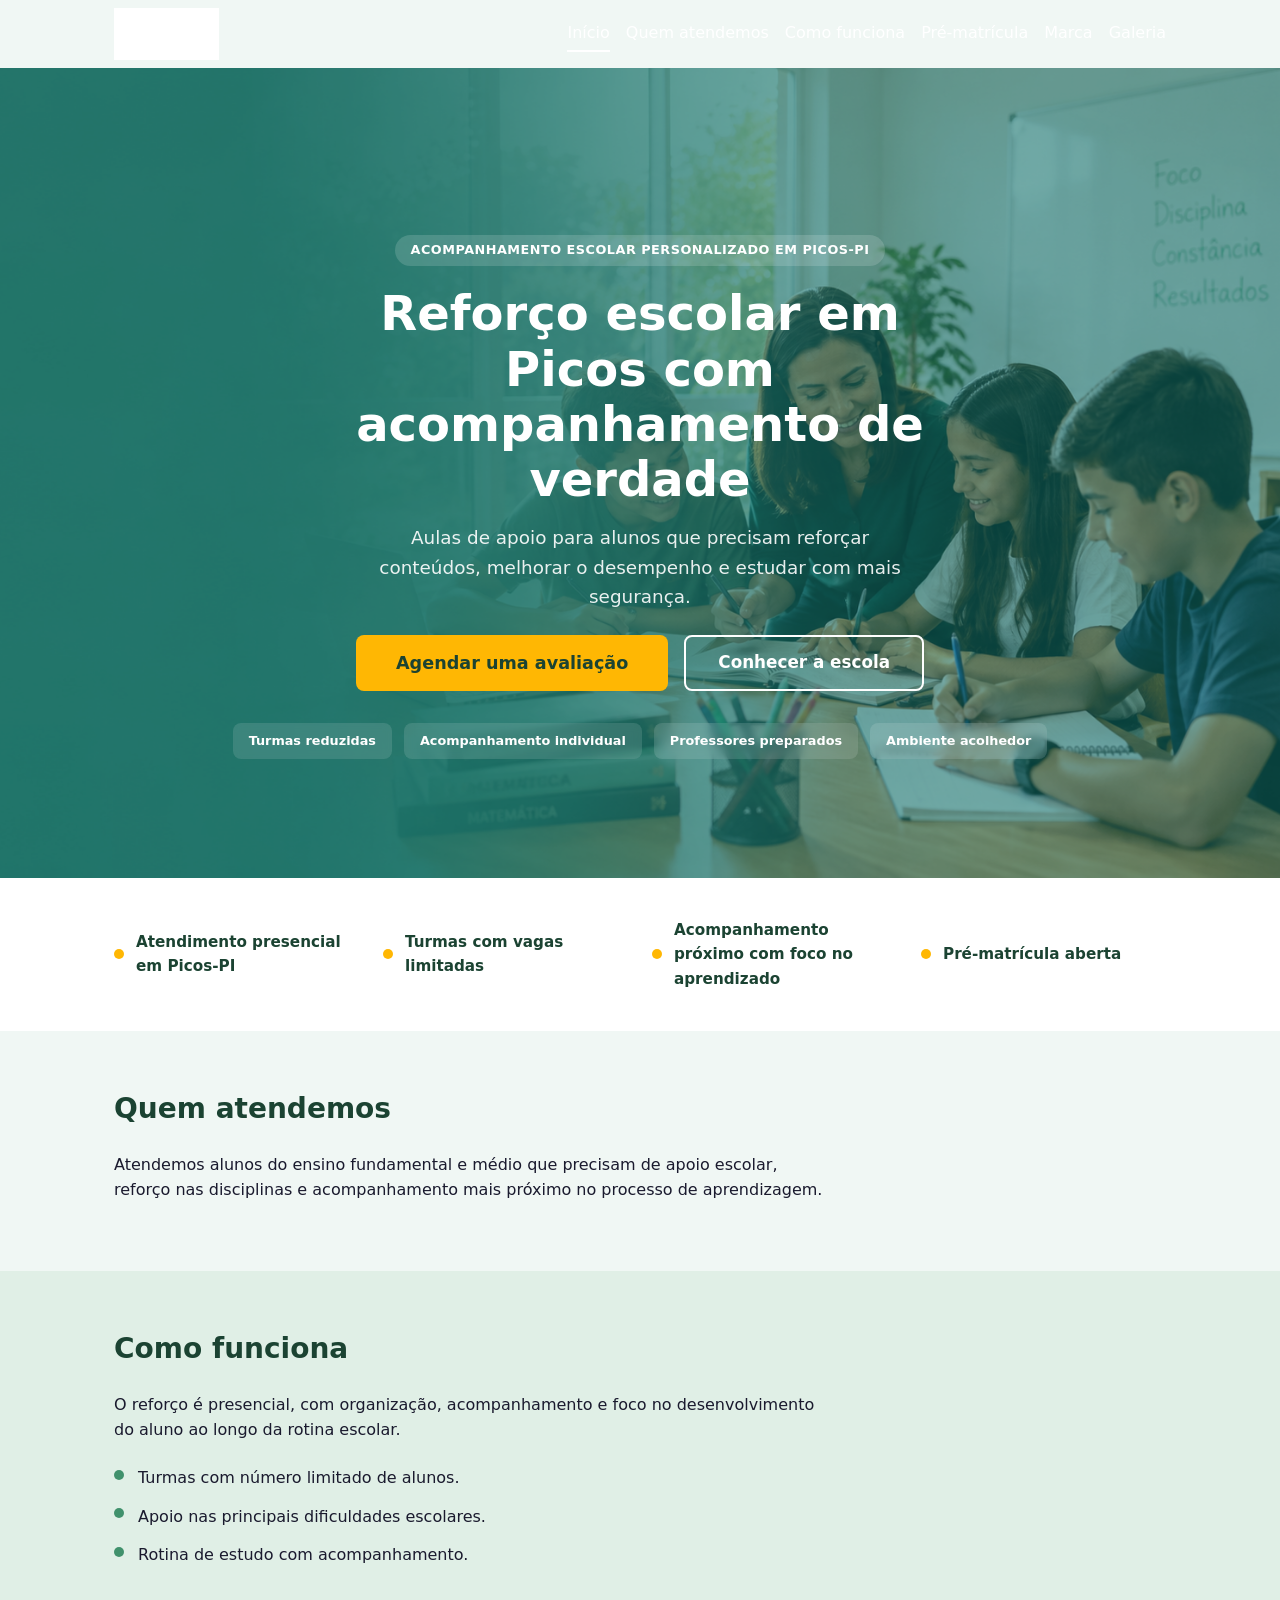
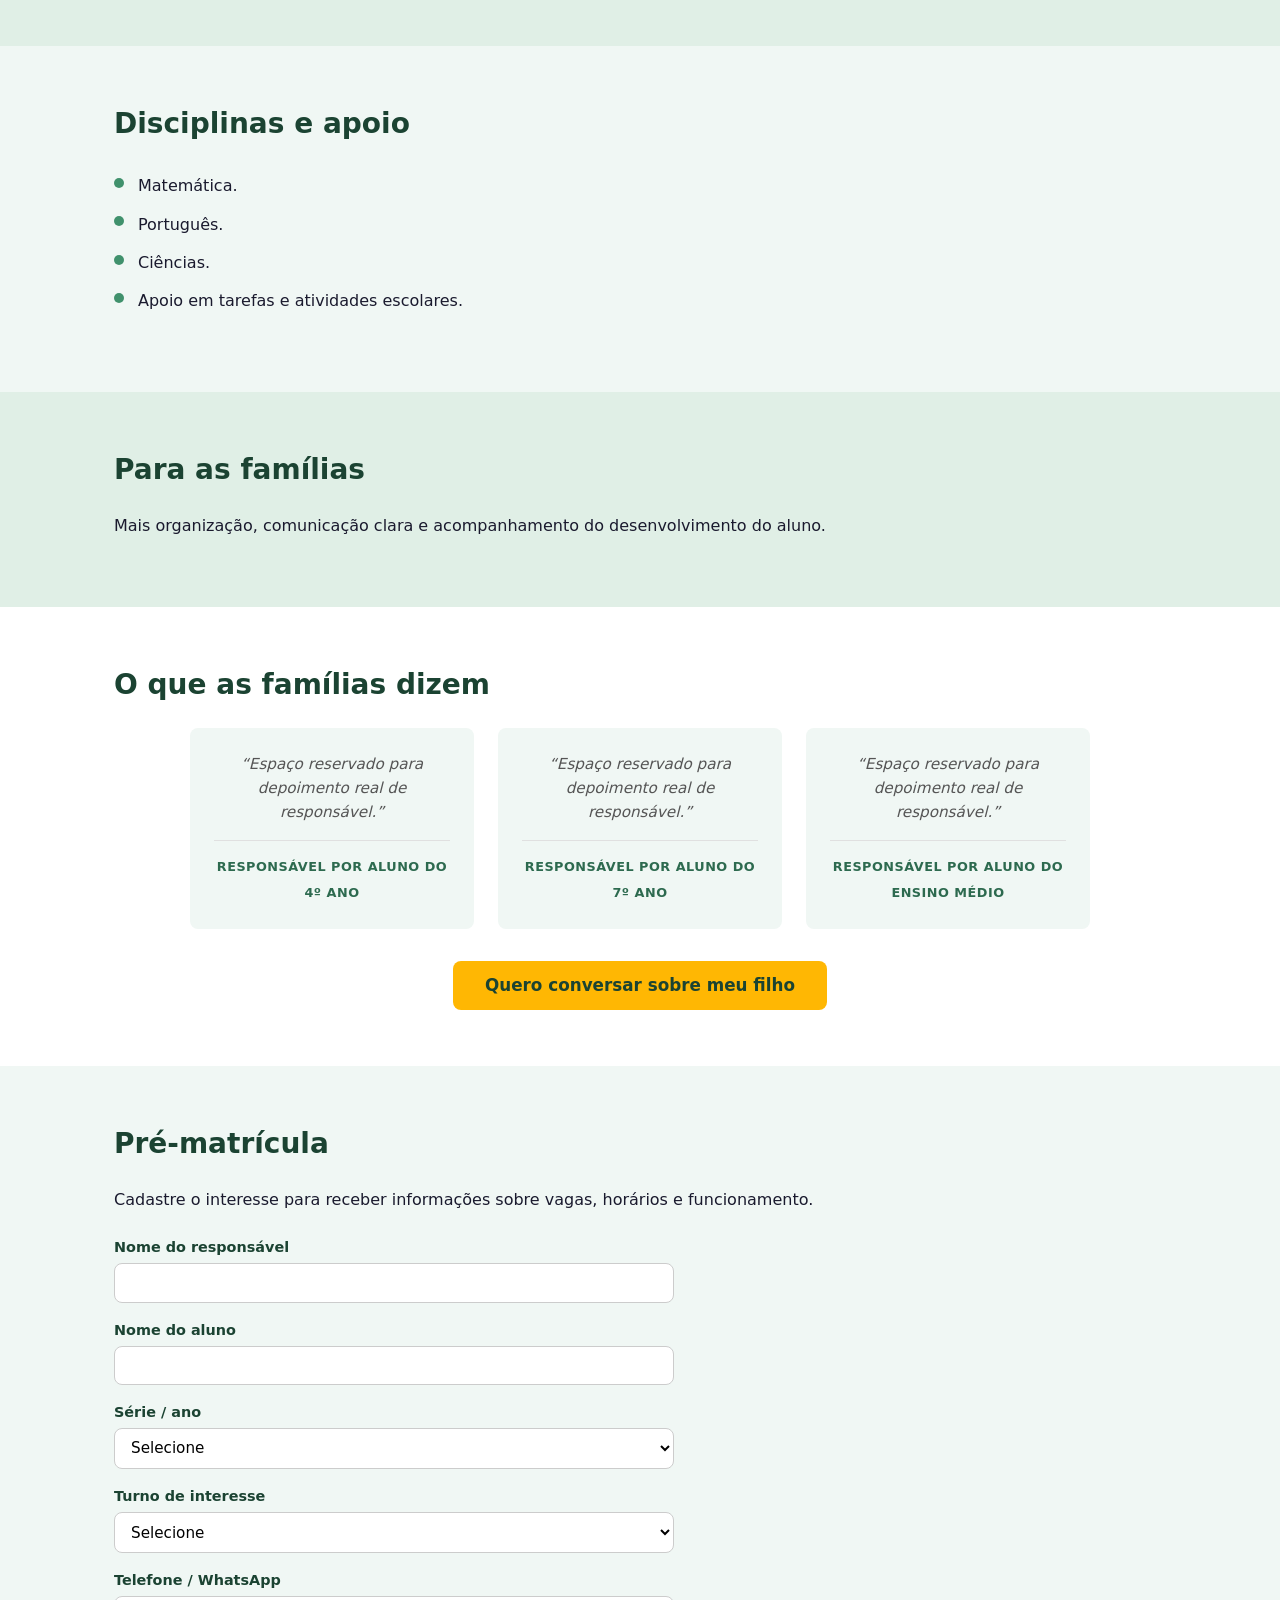
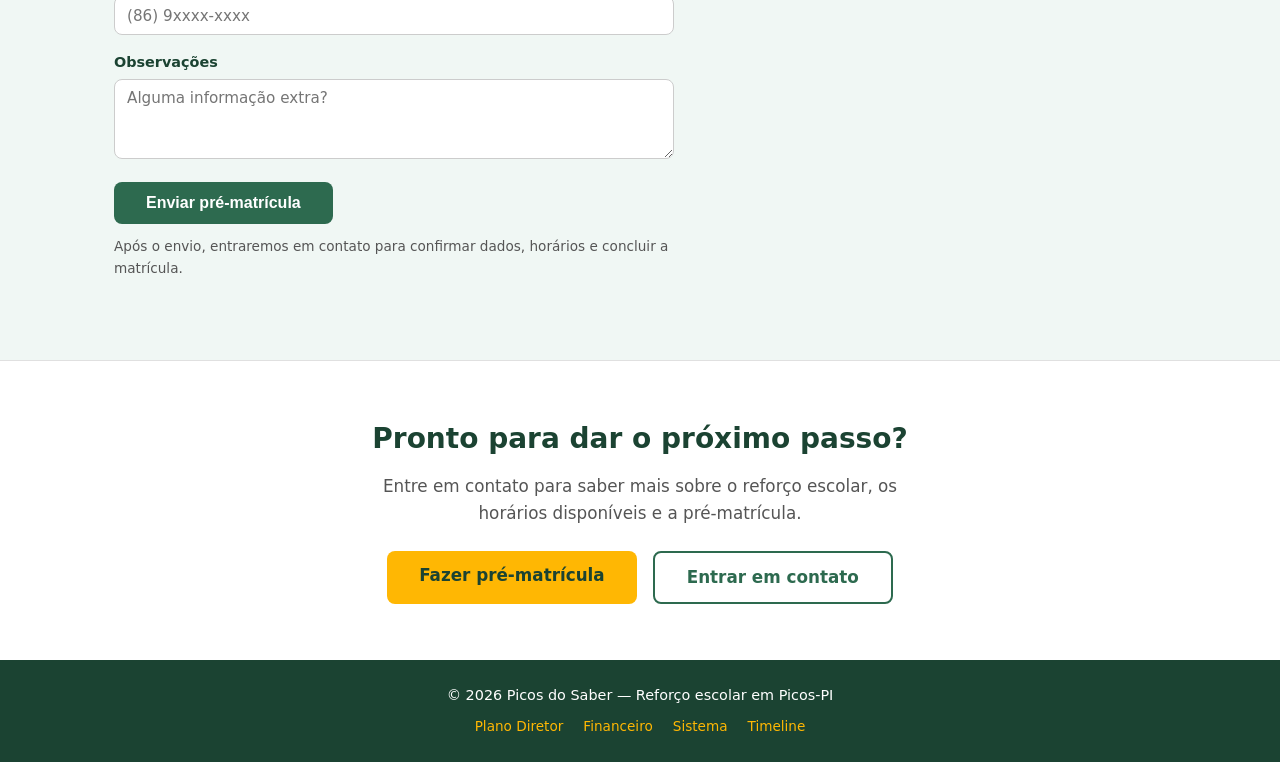
==== commit 32944db1: "v0.5: hero full-screen com overlay verde + depoimentos + header transparente" ====
--- a/index.html
+++ b/index.html
@@ -6,15 +6,6 @@
   <title>Picos do Saber — Reforço Escolar em Picos-PI</title>
   <link rel="stylesheet" href="assets/css/style.css">
   <style>
-    .hero--home .hero__cta {
-      font-size: 1.15rem;
-      padding: 0.85rem 2.5rem;
-    }
-    .hero--home .hero__small {
-      font-size: 0.85rem;
-      opacity: 0.8;
-      margin-top: 0.75rem;
-    }
     .checklist {
       list-style: none;
       padding: 0;
@@ -89,34 +80,20 @@
       color: var(--color-text-light);
       margin-top: 0.75rem;
     }
-    .section--hero-cta {
-      background: var(--color-white);
-      text-align: center;
-      padding: 2rem 1.5rem;
-      border-top: 1px solid #e0e0e0;
-    }
-    .section--hero-cta .hero__cta {
-      font-size: 1.1rem;
-      padding: 0.85rem 2.5rem;
-    }
-    .whatsapp-link {
-      display: inline-flex;
-      align-items: center;
-      gap: 0.4rem;
-    }
+
   </style>
 </head>
 <body>
-  <header class="header">
+  <header class="header header--transparent">
     <div class="container header__inner">
       <div class="logo">
         <img src="assets/img/logo-picos-do-saber.png" alt="Picos do Saber">
       </div>
       <nav class="nav" aria-label="Navegação principal">
         <a class="nav__link nav__link--active" href="index.html">Início</a>
-        <a class="nav__link" href="#quem-atendemos">Quem atendemos</a>
-        <a class="nav__link" href="#como-funciona">Como funciona</a>
-        <a class="nav__link" href="#pre-matricula">Pré-matrícula</a>
+        <a class="nav__link" href="index.html#quem-atendemos">Quem atendemos</a>
+        <a class="nav__link" href="index.html#como-funciona">Como funciona</a>
+        <a class="nav__link" href="index.html#pre-matricula">Pré-matrícula</a>
         <a class="nav__link" href="pages/marca.html">Marca</a>
         <a class="nav__link" href="pages/documentos-visuais.html">Galeria</a>
       </nav>
@@ -125,16 +102,48 @@
   </header>
 
   <main>
-    <section class="hero hero--home">
+    <section class="hero hero--fullscreen">
+      <img class="hero__bg" src="assets/img/hero-professora-alunos.png" alt="">
+      <div class="hero__overlay"></div>
       <div class="container hero__inner">
-        <h1 class="hero__title">Reforço escolar em Picos com acompanhamento de verdade</h1>
+        <span class="hero__badge">Acompanhamento escolar personalizado em Picos-PI</span>
+        <h1 class="hero__title">Refor&ccedil;o escolar em Picos com acompanhamento de verdade</h1>
         <p class="hero__subtitle">
-          Aulas de apoio para alunos que precisam reforçar conteúdos, melhorar o desempenho e estudar com mais segurança.
+          Aulas de apoio para alunos que precisam refor&ccedil;ar conte&uacute;dos, melhorar o desempenho e estudar com mais seguran&ccedil;a.
         </p>
-        <a class="hero__cta whatsapp-link" href="https://wa.me/5586999999999" target="_blank">Falar no WhatsApp</a>
-        <p class="hero__small">
-          Tire d&uacute;vidas, veja vagas dispon&iacute;veis e receba o passo a passo da matr&iacute;cula.
-        </p>
+        <div class="hero__actions">
+          <a class="hero__cta" href="#pre-matricula">Agendar uma avalia&ccedil;&atilde;o</a>
+          <a class="cta-secondary cta-secondary--light" href="#pre-matricula">Conhecer a escola</a>
+        </div>
+        <div class="hero__highlights">
+          <span class="hero__highlight">Turmas reduzidas</span>
+          <span class="hero__highlight">Acompanhamento individual</span>
+          <span class="hero__highlight">Professores preparados</span>
+          <span class="hero__highlight">Ambiente acolhedor</span>
+        </div>
+      </div>
+    </section>
+
+    <section class="section section--trust">
+      <div class="container">
+        <div class="trust-grid">
+          <div class="trust-item">
+            <span class="trust-item__marker"></span>
+            <span>Atendimento presencial em Picos-PI</span>
+          </div>
+          <div class="trust-item">
+            <span class="trust-item__marker"></span>
+            <span>Turmas com vagas limitadas</span>
+          </div>
+          <div class="trust-item">
+            <span class="trust-item__marker"></span>
+            <span>Acompanhamento pr&oacute;ximo com foco no aprendizado</span>
+          </div>
+          <div class="trust-item">
+            <span class="trust-item__marker"></span>
+            <span>Pr&eacute;-matr&iacute;cula aberta</span>
+          </div>
+        </div>
       </div>
     </section>
 
@@ -143,32 +152,26 @@
         <h2 class="section__title">Quem atendemos</h2>
         <div class="section__body">
           <p>
-            Atendemos alunos do ensino fundamental e m&eacute;dio que precisam de refor&ccedil;o
-            nas principais disciplinas, seja para recuperar notas, acompanhar a turma ou se
-            preparar melhor para provas e avalia&ccedil;&otilde;es.
-          </p>
-          <ul class="checklist">
-            <li>Alunos com dificuldade em acompanhar o conte&uacute;do.</li>
-            <li>Estudantes que precisam refor&ccedil;ar matem&aacute;tica, portugu&ecirc;s e reda&ccedil;&atilde;o.</li>
-            <li>Fam&iacute;lias que buscam acompanhamento mais pr&oacute;ximo e organizado.</li>
-          </ul>
+            Atendemos alunos do ensino fundamental e m&eacute;dio que precisam de apoio escolar,
+            refor&ccedil;o nas disciplinas e acompanhamento mais pr&oacute;ximo no processo de
+            aprendizagem.
+          </p>
         </div>
       </div>
     </section>
 
     <section id="como-funciona" class="section section--dark">
       <div class="container">
-        <h2 class="section__title">Como funciona o refor&ccedil;o</h2>
+        <h2 class="section__title">Como funciona</h2>
         <div class="section__body">
           <p>
-            As aulas acontecem em turnos definidos, com turmas pequenas e acompanhamento
-            cont&iacute;nuo, para que cada aluno receba a aten&ccedil;&atilde;o necess&aacute;ria.
+            O refor&ccedil;o &eacute; presencial, com organiza&ccedil;&atilde;o,
+            acompanhamento e foco no desenvolvimento do aluno ao longo da rotina escolar.
           </p>
           <ul class="checklist">
-            <li>Aulas presenciais em Picos-PI, em ambiente organizado e acolhedor.</li>
-            <li>Turmas com n&uacute;mero limitado de alunos por hor&aacute;rio.</li>
-            <li>Planejamento semanal de conte&uacute;dos e atividades.</li>
-            <li>Acompanhamento da evolu&ccedil;&atilde;o de cada aluno.</li>
+            <li>Turmas com n&uacute;mero limitado de alunos.</li>
+            <li>Apoio nas principais dificuldades escolares.</li>
+            <li>Rotina de estudo com acompanhamento.</li>
           </ul>
         </div>
       </div>
@@ -176,50 +179,73 @@
 
     <section class="section">
       <div class="container">
-        <h2 class="section__title">Disciplinas e apoio oferecidos</h2>
+        <h2 class="section__title">Disciplinas e apoio</h2>
+        <ul class="checklist">
+          <li>Matem&aacute;tica.</li>
+          <li>Portugu&ecirc;s.</li>
+          <li>Ci&ecirc;ncias.</li>
+          <li>Apoio em tarefas e atividades escolares.</li>
+        </ul>
+      </div>
+    </section>
+
+    <section class="section section--dark">
+      <div class="container">
+        <h2 class="section__title">Para as fam&iacute;lias</h2>
         <div class="section__body">
           <p>
-            O foco &eacute; fortalecer as bases nas &aacute;reas em que o aluno mais precisa,
-            sempre alinhado ao que ele est&aacute; vendo na escola.
-          </p>
-          <ul class="checklist">
-            <li>Matem&aacute;tica.</li>
-            <li>Portugu&ecirc;s e produ&ccedil;&atilde;o de texto.</li>
-            <li>Ci&ecirc;ncias e demais disciplinas, conforme demanda.</li>
-            <li>Apoio em tarefas de casa e trabalhos.</li>
-          </ul>
-        </div>
-      </div>
-    </section>
-
-    <section class="section section--dark">
-      <div class="container">
-        <h2 class="section__title">Para as fam&iacute;lias, mais seguran&ccedil;a e informa&ccedil;&atilde;o</h2>
+            Mais organiza&ccedil;&atilde;o, comunica&ccedil;&atilde;o clara e
+            acompanhamento do desenvolvimento do aluno.
+          </p>
+        </div>
+      </div>
+    </section>
+
+    <section class="section section--testimonials">
+      <div class="container">
+        <h2 class="section__title">O que as fam&iacute;lias dizem</h2>
+        <div class="testimonials-grid">
+          <div class="testimonial-card">
+            <p class="testimonial-card__text">
+              &ldquo;Espa&ccedil;o reservado para depoimento real de respons&aacute;vel.&rdquo;
+            </p>
+            <div class="testimonial-card__footer">
+              <span class="testimonial-card__label">Respons&aacute;vel por aluno do 4&ordm; ano</span>
+            </div>
+          </div>
+          <div class="testimonial-card">
+            <p class="testimonial-card__text">
+              &ldquo;Espa&ccedil;o reservado para depoimento real de respons&aacute;vel.&rdquo;
+            </p>
+            <div class="testimonial-card__footer">
+              <span class="testimonial-card__label">Respons&aacute;vel por aluno do 7&ordm; ano</span>
+            </div>
+          </div>
+          <div class="testimonial-card">
+            <p class="testimonial-card__text">
+              &ldquo;Espa&ccedil;o reservado para depoimento real de respons&aacute;vel.&rdquo;
+            </p>
+            <div class="testimonial-card__footer">
+              <span class="testimonial-card__label">Respons&aacute;vel por aluno do Ensino M&eacute;dio</span>
+            </div>
+          </div>
+        </div>
+        <div class="testimonials-cta">
+          <a class="hero__cta" href="#pre-matricula">Quero conversar sobre meu filho</a>
+        </div>
+      </div>
+    </section>
+
+    <section id="pre-matricula" class="section">
+      <div class="container">
+        <h2 class="section__title">Pr&eacute;-matr&iacute;cula</h2>
         <div class="section__body">
           <p>
-            Al&eacute;m das aulas, o refor&ccedil;o oferece organiza&ccedil;&atilde;o e
-            comunica&ccedil;&atilde;o clara com os respons&aacute;veis, para que todos
-            acompanhem a evolu&ccedil;&atilde;o do aluno.
-          </p>
-          <ul class="checklist">
-            <li>Informa&ccedil;&otilde;es sobre frequ&ecirc;ncia e participa&ccedil;&atilde;o.</li>
-            <li>Canal direto para d&uacute;vidas e orienta&ccedil;&otilde;es.</li>
-            <li>Regras claras de matr&iacute;cula, reposi&ccedil;&atilde;o e pagamento.</li>
-          </ul>
-        </div>
-      </div>
-    </section>
-
-    <section id="pre-matricula" class="section">
-      <div class="container">
-        <h2 class="section__title">Fa&ccedil;a a pr&eacute;-matr&iacute;cula</h2>
-        <div class="section__body">
-          <p>
-            Preencha seus dados para reservar uma vaga ou receber contato sobre hor&aacute;rios
-            e turmas dispon&iacute;veis.
-          </p>
-        </div>
-        <form class="form" action="#" method="post">
+            Cadastre o interesse para receber informa&ccedil;&otilde;es sobre vagas,
+            hor&aacute;rios e funcionamento.
+          </p>
+        </div>
+        <form class="form" id="form-pre-matricula">
           <div class="form__group">
             <label class="form__label" for="responsavel">Nome do respons&aacute;vel</label>
             <input class="form__input" type="text" id="responsavel" name="responsavel" required>
@@ -267,19 +293,29 @@
       </div>
     </section>
 
-    <section class="section section--hero-cta">
-      <div class="container">
-        <p style="margin-bottom:1rem;font-size:1.1rem;">
-          Quer saber mais? Fale direto conosco no WhatsApp.
+    <section class="section section--global-cta">
+      <div class="container">
+        <h2 class="section--global-cta__title">Pronto para dar o pr&oacute;ximo passo?</h2>
+        <p class="section--global-cta__text">
+          Entre em contato para saber mais sobre o refor&ccedil;o escolar, os hor&aacute;rios dispon&iacute;veis e a pr&eacute;-matr&iacute;cula.
         </p>
-        <a class="hero__cta whatsapp-link" href="https://wa.me/5586999999999" target="_blank">Falar no WhatsApp</a>
+        <div class="section--global-cta__actions">
+          <a class="hero__cta" href="index.html#pre-matricula">Fazer pr&eacute;-matr&iacute;cula</a>
+          <a class="cta-secondary" href="#pre-matricula">Entrar em contato</a>
+        </div>
       </div>
     </section>
   </main>
 
   <footer class="footer">
     <div class="container footer__inner">
-      <p>&copy; 2026 Picos do Saber. Refor&ccedil;o escolar &mdash; Picos-PI.</p>
+      <p>&copy; 2026 Picos do Saber &mdash; Refor&ccedil;o escolar em Picos-PI</p>
+      <ul class="footer__links">
+        <li><a href="pages/plano-diretor.html">Plano Diretor</a></li>
+        <li><a href="pages/financeiro.html">Financeiro</a></li>
+        <li><a href="pages/sistema.html">Sistema</a></li>
+        <li><a href="pages/timeline.html">Timeline</a></li>
+      </ul>
     </div>
   </footer>
 <script src="assets/js/main.js"></script>
--- a/assets/css/style.css
+++ b/assets/css/style.css
@@ -110,15 +110,74 @@
   padding: 5rem 1.5rem;
 }
 
+.hero--fullscreen {
+  position: relative;
+  min-height: 90vh;
+  display: flex;
+  align-items: center;
+  justify-content: center;
+  padding: 7rem 1.5rem 4rem;
+  overflow: hidden;
+}
+
+.hero--fullscreen .hero__bg {
+  position: absolute;
+  inset: 0;
+  width: 100%;
+  height: 100%;
+  object-fit: cover;
+  z-index: 0;
+}
+
+.hero--fullscreen .hero__overlay {
+  position: absolute;
+  inset: 0;
+  background: rgba(15, 118, 110, 0.55);
+  z-index: 1;
+}
+
+.hero--fullscreen .hero__inner {
+  position: relative;
+  z-index: 2;
+  max-width: 720px;
+}
+
+.hero--fullscreen .hero__badge {
+  display: inline-block;
+  background: rgba(255, 255, 255, 0.15);
+  border-radius: 50px;
+  padding: 0.35rem 1rem;
+  font-size: 0.8rem;
+  font-weight: 600;
+  letter-spacing: 0.5px;
+  text-transform: uppercase;
+  margin-bottom: 1.25rem;
+}
+
 .hero__title {
   font-size: 2.75rem;
   margin-bottom: 0.5rem;
+}
+
+.hero--fullscreen .hero__title {
+  font-size: 3rem;
+  line-height: 1.15;
+  margin-bottom: 1rem;
 }
 
 .hero__subtitle {
   font-size: 1.2rem;
   opacity: 0.85;
   margin-bottom: 1rem;
+}
+
+.hero--fullscreen .hero__subtitle {
+  font-size: 1.15rem;
+  opacity: 0.9;
+  margin-bottom: 1.5rem;
+  max-width: 560px;
+  margin-left: auto;
+  margin-right: auto;
 }
 
 .hero__description {
@@ -145,9 +204,185 @@
   transform: translateY(-2px);
 }
 
+.hero--fullscreen .hero__cta {
+  font-size: 1.1rem;
+  padding: 0.85rem 2.5rem;
+}
+
+.hero--fullscreen .hero__actions {
+  display: flex;
+  gap: 1rem;
+  justify-content: center;
+  flex-wrap: wrap;
+  margin-bottom: 2rem;
+}
+
+.hero__highlights {
+  display: flex;
+  gap: 0.75rem;
+  justify-content: center;
+  margin-top: 1.75rem;
+}
+
+.hero__highlight {
+  background: rgba(255,255,255,0.12);
+  backdrop-filter: blur(4px);
+  border-radius: var(--radius);
+  padding: 0.5rem 1rem;
+  font-size: 0.8rem;
+  font-weight: 600;
+  white-space: nowrap;
+}
+
+.hero__small {
+  font-size: 0.85rem;
+  opacity: 0.8;
+  margin-top: 0.75rem;
+}
+
+/* Transparent header */
+.header--transparent {
+  background: transparent;
+  box-shadow: none;
+}
+
+.header--transparent .nav__link {
+  color: var(--color-white);
+}
+
+.header--transparent .nav__link--active,
+.header--transparent .nav__link:hover {
+  border-bottom-color: var(--color-white);
+}
+
+.header--transparent .nav__toggle {
+  color: var(--color-white);
+}
+
+.header--transparent .logo img {
+  filter: brightness(0) invert(1);
+}
+
+.header--transparent.header--scrolled {
+  background: var(--color-white);
+  box-shadow: var(--shadow);
+}
+
+.header--transparent.header--scrolled .nav__link {
+  color: var(--color-text);
+}
+
+.header--transparent.header--scrolled .nav__link--active,
+.header--transparent.header--scrolled .nav__link:hover {
+  border-bottom-color: var(--color-primary);
+}
+
+.header--transparent.header--scrolled .nav__toggle {
+  color: var(--color-primary-dark);
+}
+
+.header--transparent.header--scrolled .logo img {
+  filter: none;
+}
+
 /* Sections */
 .section {
   padding: 3.5rem 1.5rem;
+}
+
+.section--global-cta {
+  background: var(--color-white);
+  text-align: center;
+  padding: 3.5rem 1.5rem;
+  border-top: 1px solid #e0e0e0;
+}
+
+.section--global-cta__title {
+  font-size: 1.75rem;
+  color: var(--color-primary-dark);
+  margin-bottom: 0.75rem;
+}
+
+.section--global-cta__text {
+  font-size: 1.05rem;
+  color: var(--color-text-light);
+  max-width: 520px;
+  margin: 0 auto 1.5rem;
+}
+
+.section--global-cta__actions {
+  display: flex;
+  gap: 1rem;
+  justify-content: center;
+  flex-wrap: wrap;
+}
+
+.cta-secondary {
+  display: inline-block;
+  background: transparent;
+  color: var(--color-primary);
+  padding: 0.7rem 2rem;
+  border-radius: var(--radius);
+  font-weight: 700;
+  text-decoration: none;
+  font-size: 1.05rem;
+  border: 2px solid var(--color-primary);
+  transition: background 0.2s, color 0.2s;
+}
+
+.cta-secondary:hover {
+  background: var(--color-primary);
+  color: var(--color-white);
+}
+
+.cta-secondary--light {
+  border-color: var(--color-white);
+  color: var(--color-white);
+}
+
+.cta-secondary--light:hover {
+  background: var(--color-white);
+  color: var(--color-primary-dark);
+}
+
+.section--trust {
+  background: var(--color-white);
+  padding: 2.5rem 1.5rem;
+}
+
+.trust-grid {
+  display: grid;
+  grid-template-columns: repeat(4, 1fr);
+  gap: 1.5rem;
+}
+
+.trust-item {
+  display: flex;
+  align-items: center;
+  gap: 0.75rem;
+  font-weight: 600;
+  color: var(--color-primary-dark);
+  font-size: 0.95rem;
+}
+
+.trust-item__marker {
+  width: 10px;
+  height: 10px;
+  flex-shrink: 0;
+  border-radius: 50%;
+  background: var(--color-accent);
+}
+
+@media (max-width: 768px) {
+  .trust-grid {
+    grid-template-columns: repeat(2, 1fr);
+  }
+}
+
+@media (max-width: 600px) {
+  .trust-grid {
+    grid-template-columns: 1fr;
+  }
 }
 
 .section--dark {
@@ -215,6 +450,61 @@
 
 .card__link:hover {
   text-decoration: underline;
+}
+
+/* Testimonials */
+.section--testimonials {
+  background: var(--color-white);
+}
+
+.testimonials-grid {
+  display: grid;
+  grid-template-columns: repeat(3, 1fr);
+  gap: 1.5rem;
+  max-width: 900px;
+  margin: 0 auto 2rem;
+}
+
+.testimonial-card {
+  background: var(--color-bg);
+  border-radius: var(--radius);
+  padding: 1.5rem;
+  text-align: center;
+  display: flex;
+  flex-direction: column;
+  gap: 1rem;
+}
+
+.testimonial-card__text {
+  font-size: 0.95rem;
+  line-height: 1.6;
+  color: var(--color-text-light);
+  font-style: italic;
+  margin: 0;
+}
+
+.testimonial-card__footer {
+  border-top: 1px solid #e0e0e0;
+  padding-top: 0.75rem;
+}
+
+.testimonial-card__label {
+  font-size: 0.8rem;
+  font-weight: 700;
+  color: var(--color-primary);
+  text-transform: uppercase;
+  letter-spacing: 0.5px;
+}
+
+.testimonials-cta {
+  text-align: center;
+}
+
+@media (max-width: 768px) {
+  .testimonials-grid {
+    grid-template-columns: 1fr;
+    max-width: 480px;
+  }
 }
 
 /* Construction */
@@ -253,6 +543,42 @@
   font-size: 0.9rem;
 }
 
+.footer__inner {
+  display: flex;
+  flex-direction: column;
+  gap: 0.5rem;
+}
+
+.footer__links {
+  display: flex;
+  flex-wrap: wrap;
+  justify-content: center;
+  gap: 0.75rem 1.25rem;
+  list-style: none;
+  padding: 0;
+}
+
+.footer__links a {
+  color: var(--color-accent);
+  text-decoration: none;
+  font-size: 0.85rem;
+}
+
+.footer__links a:hover {
+  text-decoration: underline;
+}
+
+@media (max-width: 900px) {
+  .hero--fullscreen {
+    min-height: 80vh;
+    padding: 6rem 1.5rem 3rem;
+  }
+
+  .hero--fullscreen .hero__title {
+    font-size: 2.25rem;
+  }
+}
+
 @media (max-width: 768px) {
   .logo img { height: 40px; }
 
@@ -267,6 +593,28 @@
 
 @media (max-width: 600px) {
   .hero__title { font-size: 2rem; }
+
+  .hero--fullscreen {
+    min-height: 70vh;
+    padding: 5rem 1.5rem 2.5rem;
+  }
+
+  .hero--fullscreen .hero__title {
+    font-size: 1.75rem;
+  }
+
+  .hero--fullscreen .hero__subtitle {
+    font-size: 1rem;
+  }
+
+  .hero__highlights {
+    flex-wrap: wrap;
+  }
+
+  .hero__highlight {
+    white-space: normal;
+    text-align: center;
+  }
 
   .header__inner {
     flex-wrap: wrap;
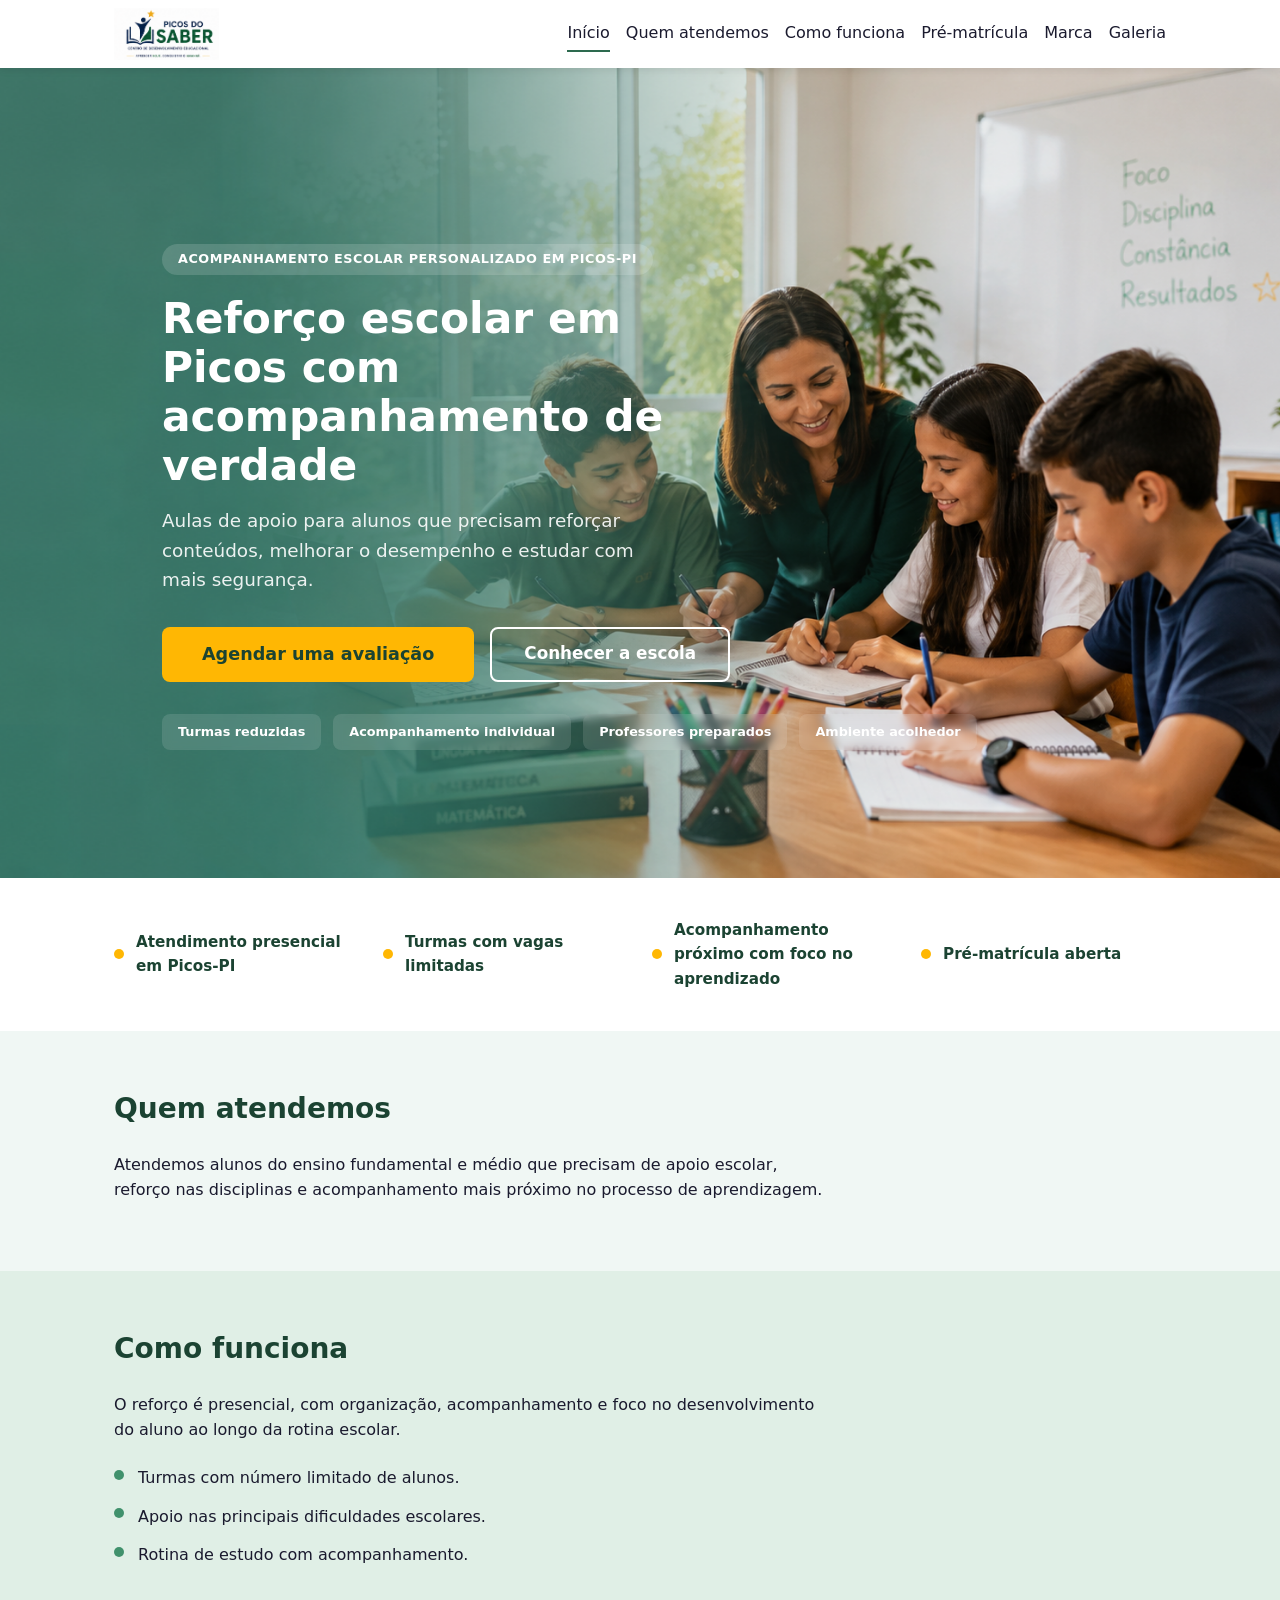
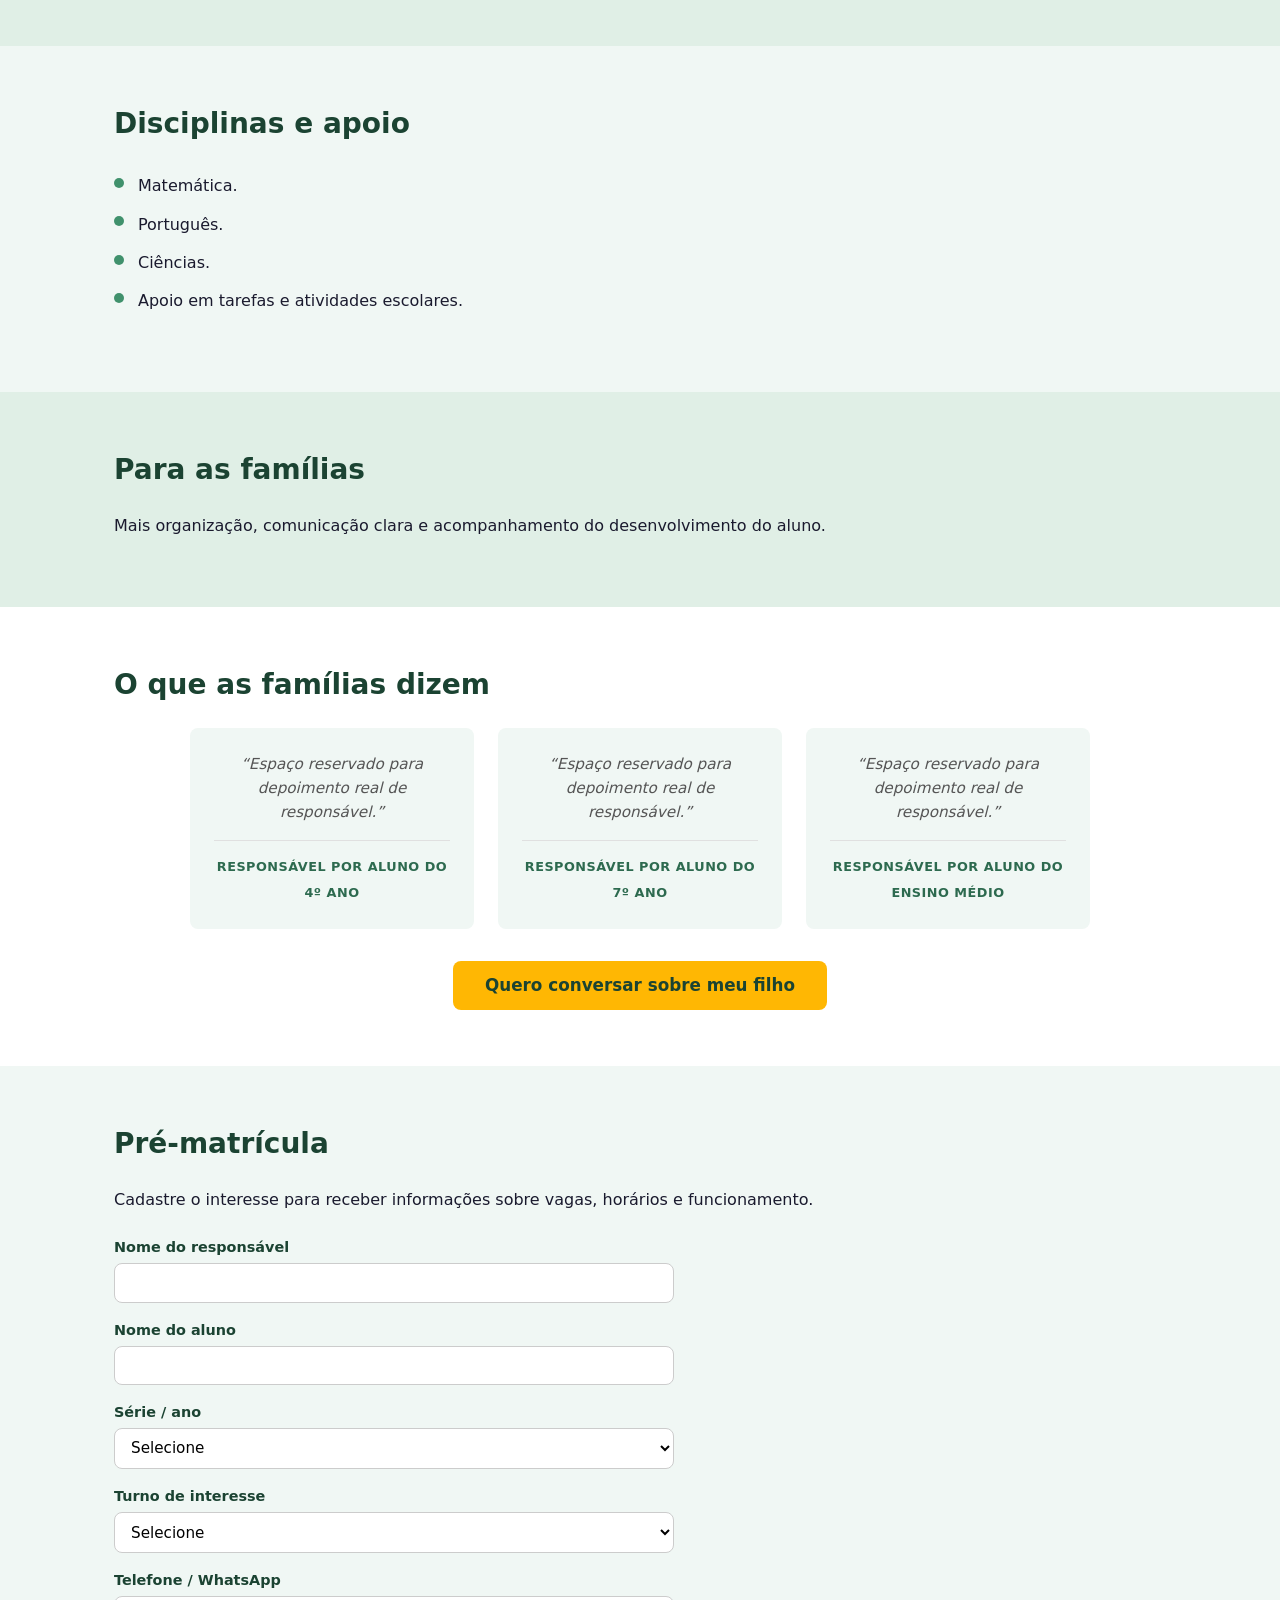
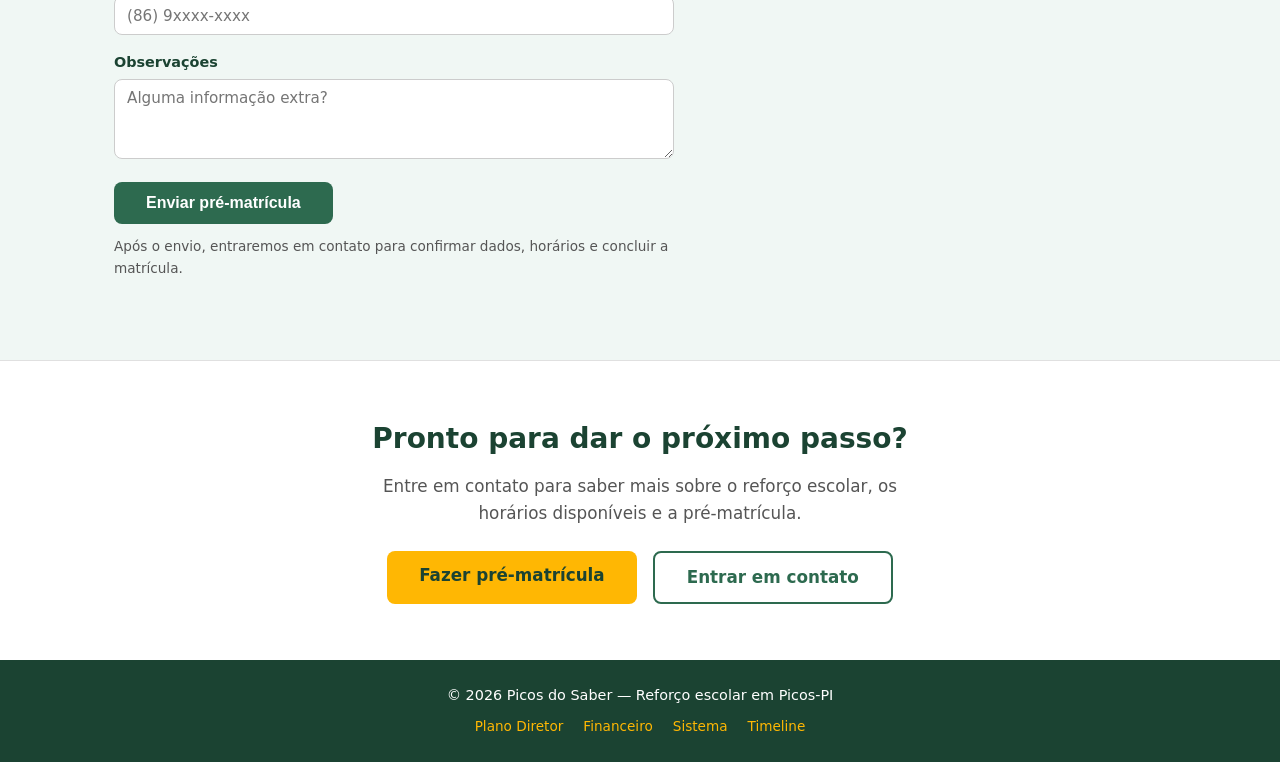
==== commit 64ed0470: "Remove header transparente e mantem barra branca fixa desde o carregamento Co-authored-by: Cursor <c" ====
--- a/index.html
+++ b/index.html
@@ -84,7 +84,7 @@
   </style>
 </head>
 <body>
-  <header class="header header--transparent">
+  <header class="header">
     <div class="container header__inner">
       <div class="logo">
         <img src="assets/img/logo-picos-do-saber.png" alt="Picos do Saber">
--- a/assets/css/style.css
+++ b/assets/css/style.css
@@ -115,7 +115,8 @@
   min-height: 90vh;
   display: flex;
   align-items: center;
-  justify-content: center;
+  justify-content: flex-start;
+  text-align: left;
   padding: 7rem 1.5rem 4rem;
   overflow: hidden;
 }
@@ -126,20 +127,21 @@
   width: 100%;
   height: 100%;
   object-fit: cover;
+  object-position: 70% 60%;
   z-index: 0;
 }
 
 .hero--fullscreen .hero__overlay {
-  position: absolute;
-  inset: 0;
-  background: rgba(15, 118, 110, 0.55);
-  z-index: 1;
+  display: none;
 }
 
 .hero--fullscreen .hero__inner {
   position: relative;
   z-index: 2;
-  max-width: 720px;
+  max-width: 640px;
+  width: 100%;
+  margin-left: max(1.5rem, calc((100vw - var(--max-width)) / 2 + 1.5rem));
+  margin-right: auto;
 }
 
 .hero--fullscreen .hero__badge {
@@ -160,7 +162,7 @@
 }
 
 .hero--fullscreen .hero__title {
-  font-size: 3rem;
+  font-size: 2.65rem;
   line-height: 1.15;
   margin-bottom: 1rem;
 }
@@ -174,10 +176,8 @@
 .hero--fullscreen .hero__subtitle {
   font-size: 1.15rem;
   opacity: 0.9;
-  margin-bottom: 1.5rem;
-  max-width: 560px;
-  margin-left: auto;
-  margin-right: auto;
+  margin-bottom: 2rem;
+  max-width: 520px;
 }
 
 .hero__description {
@@ -212,7 +212,7 @@
 .hero--fullscreen .hero__actions {
   display: flex;
   gap: 1rem;
-  justify-content: center;
+  justify-content: flex-start;
   flex-wrap: wrap;
   margin-bottom: 2rem;
 }
@@ -222,6 +222,10 @@
   gap: 0.75rem;
   justify-content: center;
   margin-top: 1.75rem;
+}
+
+.hero--fullscreen .hero__highlights {
+  justify-content: flex-start;
 }
 
 .hero__highlight {
@@ -238,51 +242,6 @@
   font-size: 0.85rem;
   opacity: 0.8;
   margin-top: 0.75rem;
-}
-
-/* Transparent header */
-.header--transparent {
-  background: transparent;
-  box-shadow: none;
-}
-
-.header--transparent .nav__link {
-  color: var(--color-white);
-}
-
-.header--transparent .nav__link--active,
-.header--transparent .nav__link:hover {
-  border-bottom-color: var(--color-white);
-}
-
-.header--transparent .nav__toggle {
-  color: var(--color-white);
-}
-
-.header--transparent .logo img {
-  filter: brightness(0) invert(1);
-}
-
-.header--transparent.header--scrolled {
-  background: var(--color-white);
-  box-shadow: var(--shadow);
-}
-
-.header--transparent.header--scrolled .nav__link {
-  color: var(--color-text);
-}
-
-.header--transparent.header--scrolled .nav__link--active,
-.header--transparent.header--scrolled .nav__link:hover {
-  border-bottom-color: var(--color-primary);
-}
-
-.header--transparent.header--scrolled .nav__toggle {
-  color: var(--color-primary-dark);
-}
-
-.header--transparent.header--scrolled .logo img {
-  filter: none;
 }
 
 /* Sections */
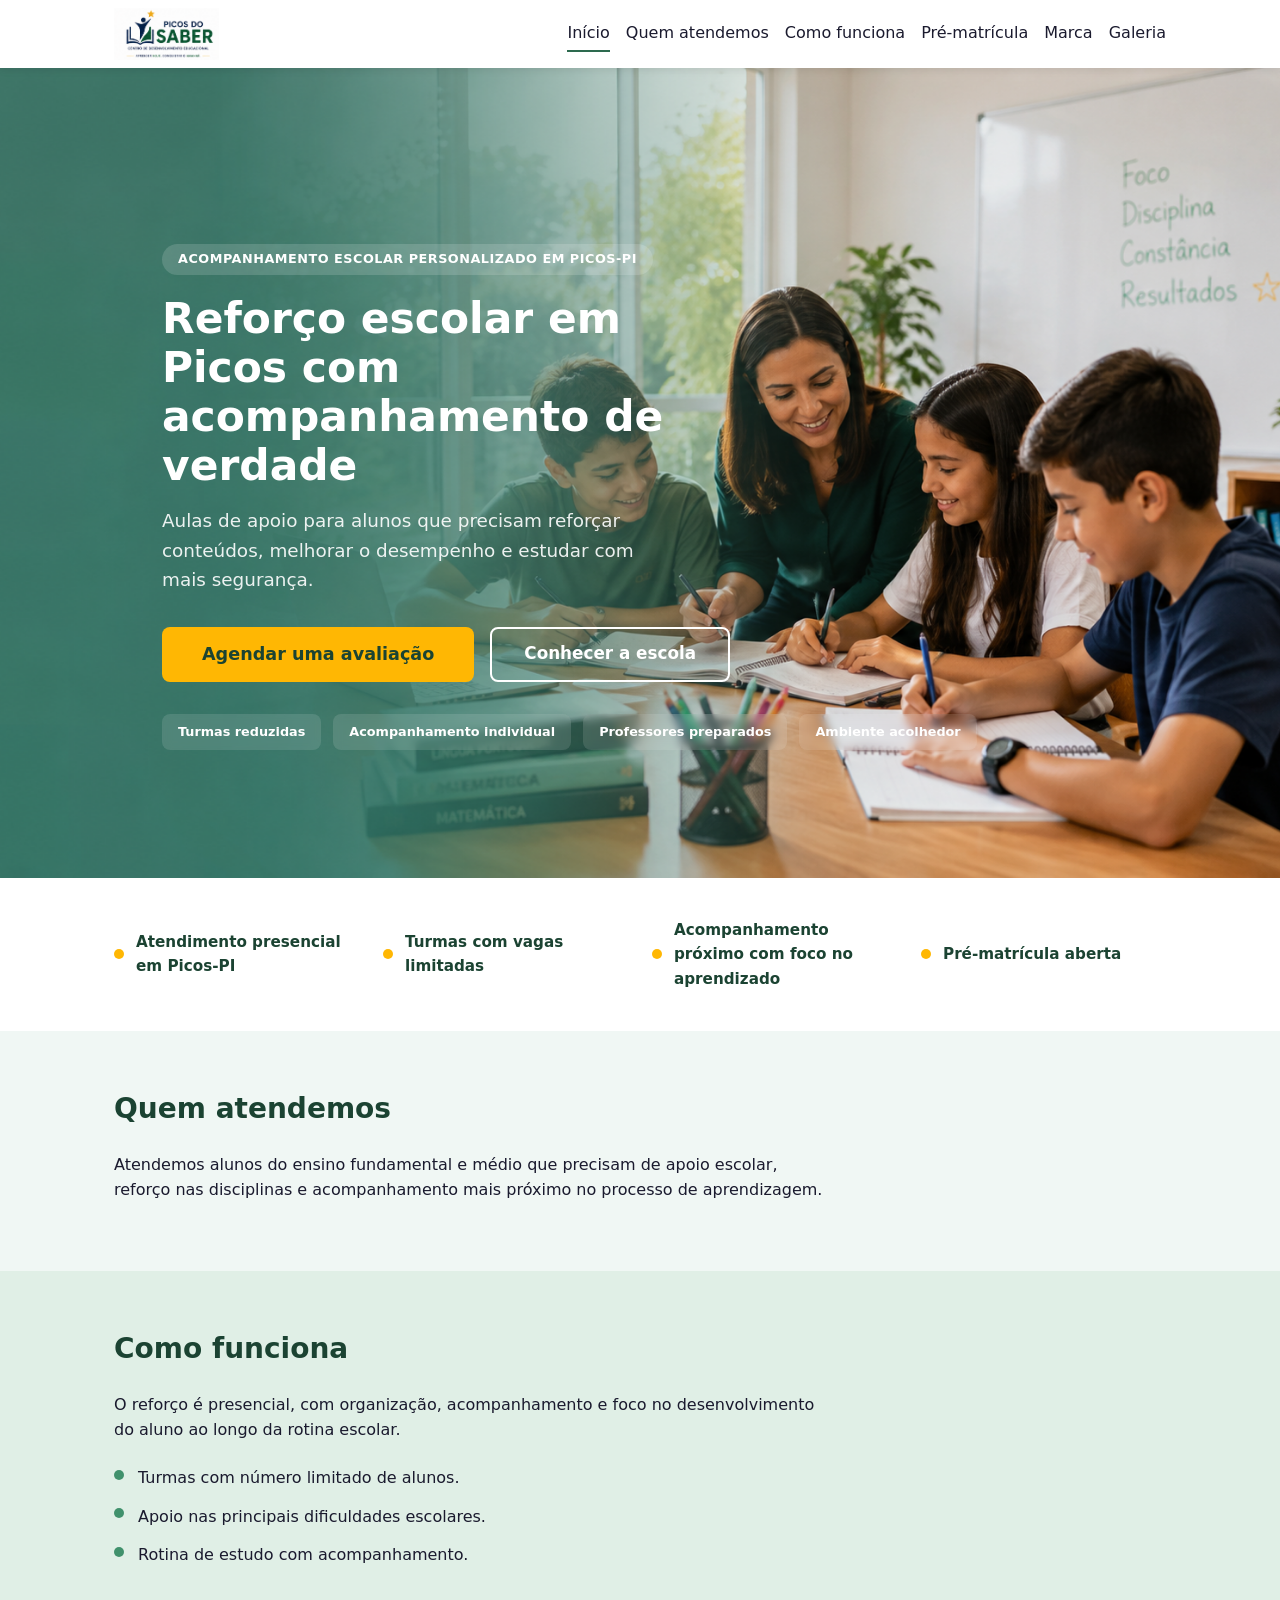
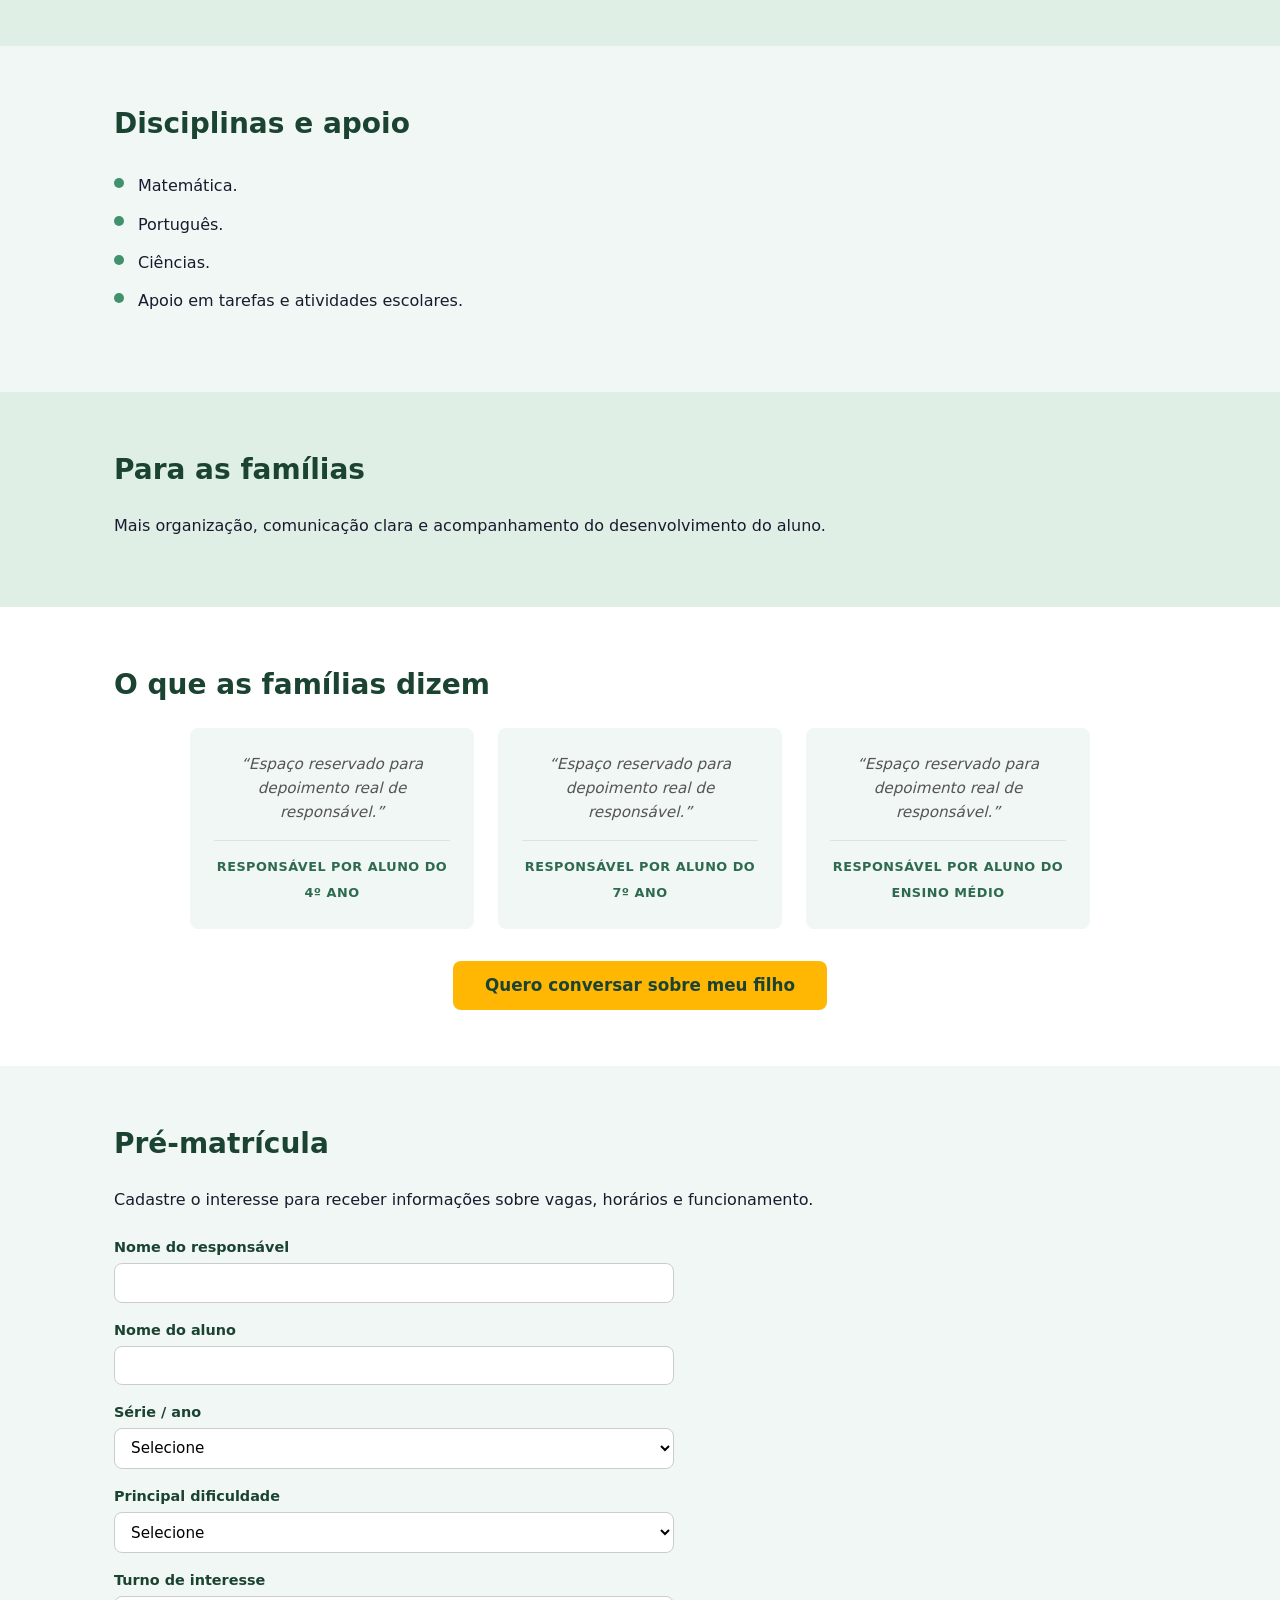
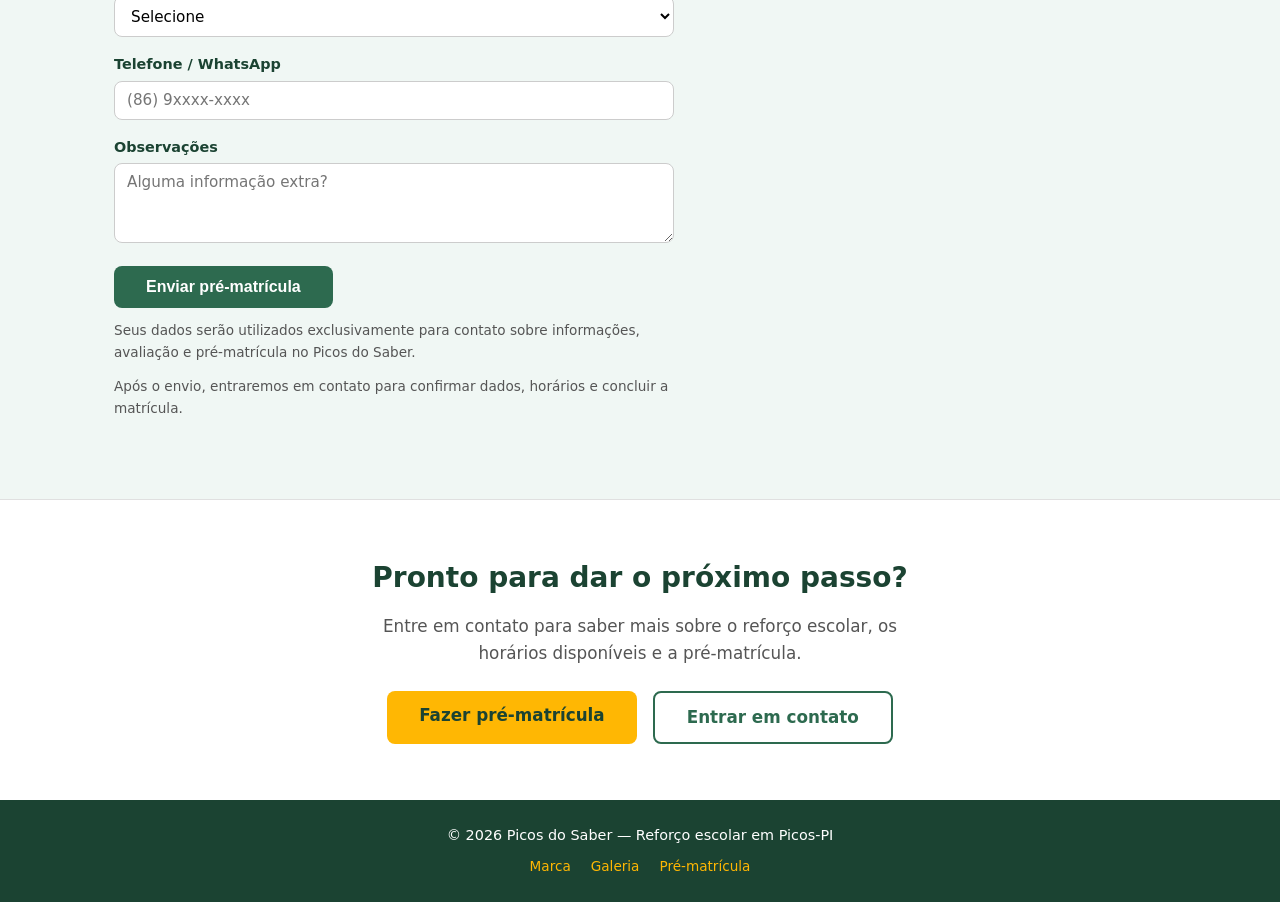
==== commit 5e6a7587: "feat(comercial): fecha funil de captacao e alinha site com CRM - Centraliza configuracao do WhatsApp" ====
--- a/index.html
+++ b/index.html
@@ -256,8 +256,10 @@
           </div>
           <div class="form__group">
             <label class="form__label" for="serie">S&eacute;rie / ano</label>
-            <select class="form__select" id="serie" name="serie">
+            <select class="form__select" id="serie" name="serie" required>
               <option value="">Selecione</option>
+              <option>4&ordm; ano fundamental</option>
+              <option>5&ordm; ano fundamental</option>
               <option>6&ordm; ano fundamental</option>
               <option>7&ordm; ano fundamental</option>
               <option>8&ordm; ano fundamental</option>
@@ -265,11 +267,24 @@
               <option>1&ordm; ano ensino m&eacute;dio</option>
               <option>2&ordm; ano ensino m&eacute;dio</option>
               <option>3&ordm; ano ensino m&eacute;dio</option>
+              <option>Refor&ccedil;o para provas</option>
             </select>
           </div>
           <div class="form__group">
+            <label class="form__label" for="dificuldade">Principal dificuldade</label>
+            <select class="form__select" id="dificuldade" name="dificuldade" required>
+              <option value="">Selecione</option>
+              <option>Matem&aacute;tica</option>
+              <option>Portugu&ecirc;s / leitura</option>
+              <option>Ci&ecirc;ncias</option>
+              <option>Organiza&ccedil;&atilde;o e estudos</option>
+              <option>M&uacute;ltiplas disciplinas</option>
+              <option>Outro</option>
+            </select>
+          </div>
+          <div class="form__group">
             <label class="form__label" for="turno">Turno de interesse</label>
-            <select class="form__select" id="turno" name="turno">
+            <select class="form__select" id="turno" name="turno" required>
               <option value="">Selecione</option>
               <option>Manh&atilde;</option>
               <option>Tarde</option>
@@ -285,6 +300,10 @@
             <textarea class="form__textarea" id="observacoes" name="observacoes" placeholder="Alguma informa&ccedil;&atilde;o extra?"></textarea>
           </div>
           <button class="form__submit" type="submit">Enviar pr&eacute;-matr&iacute;cula</button>
+          <p class="form__footnote">
+            Seus dados ser&atilde;o utilizados exclusivamente para contato sobre informa&ccedil;&otilde;es,
+            avalia&ccedil;&atilde;o e pr&eacute;-matr&iacute;cula no Picos do Saber.
+          </p>
           <p class="form__footnote">
             Ap&oacute;s o envio, entraremos em contato para confirmar dados, hor&aacute;rios
             e concluir a matr&iacute;cula.
@@ -311,13 +330,13 @@
     <div class="container footer__inner">
       <p>&copy; 2026 Picos do Saber &mdash; Refor&ccedil;o escolar em Picos-PI</p>
       <ul class="footer__links">
-        <li><a href="pages/plano-diretor.html">Plano Diretor</a></li>
-        <li><a href="pages/financeiro.html">Financeiro</a></li>
-        <li><a href="pages/sistema.html">Sistema</a></li>
-        <li><a href="pages/timeline.html">Timeline</a></li>
+        <li><a href="pages/marca.html">Marca</a></li>
+        <li><a href="pages/documentos-visuais.html">Galeria</a></li>
+        <li><a href="index.html#pre-matricula">Pr&eacute;-matr&iacute;cula</a></li>
       </ul>
     </div>
   </footer>
+<script src="assets/js/site-config.js"></script>
 <script src="assets/js/main.js"></script>
 </body>
 </html>
